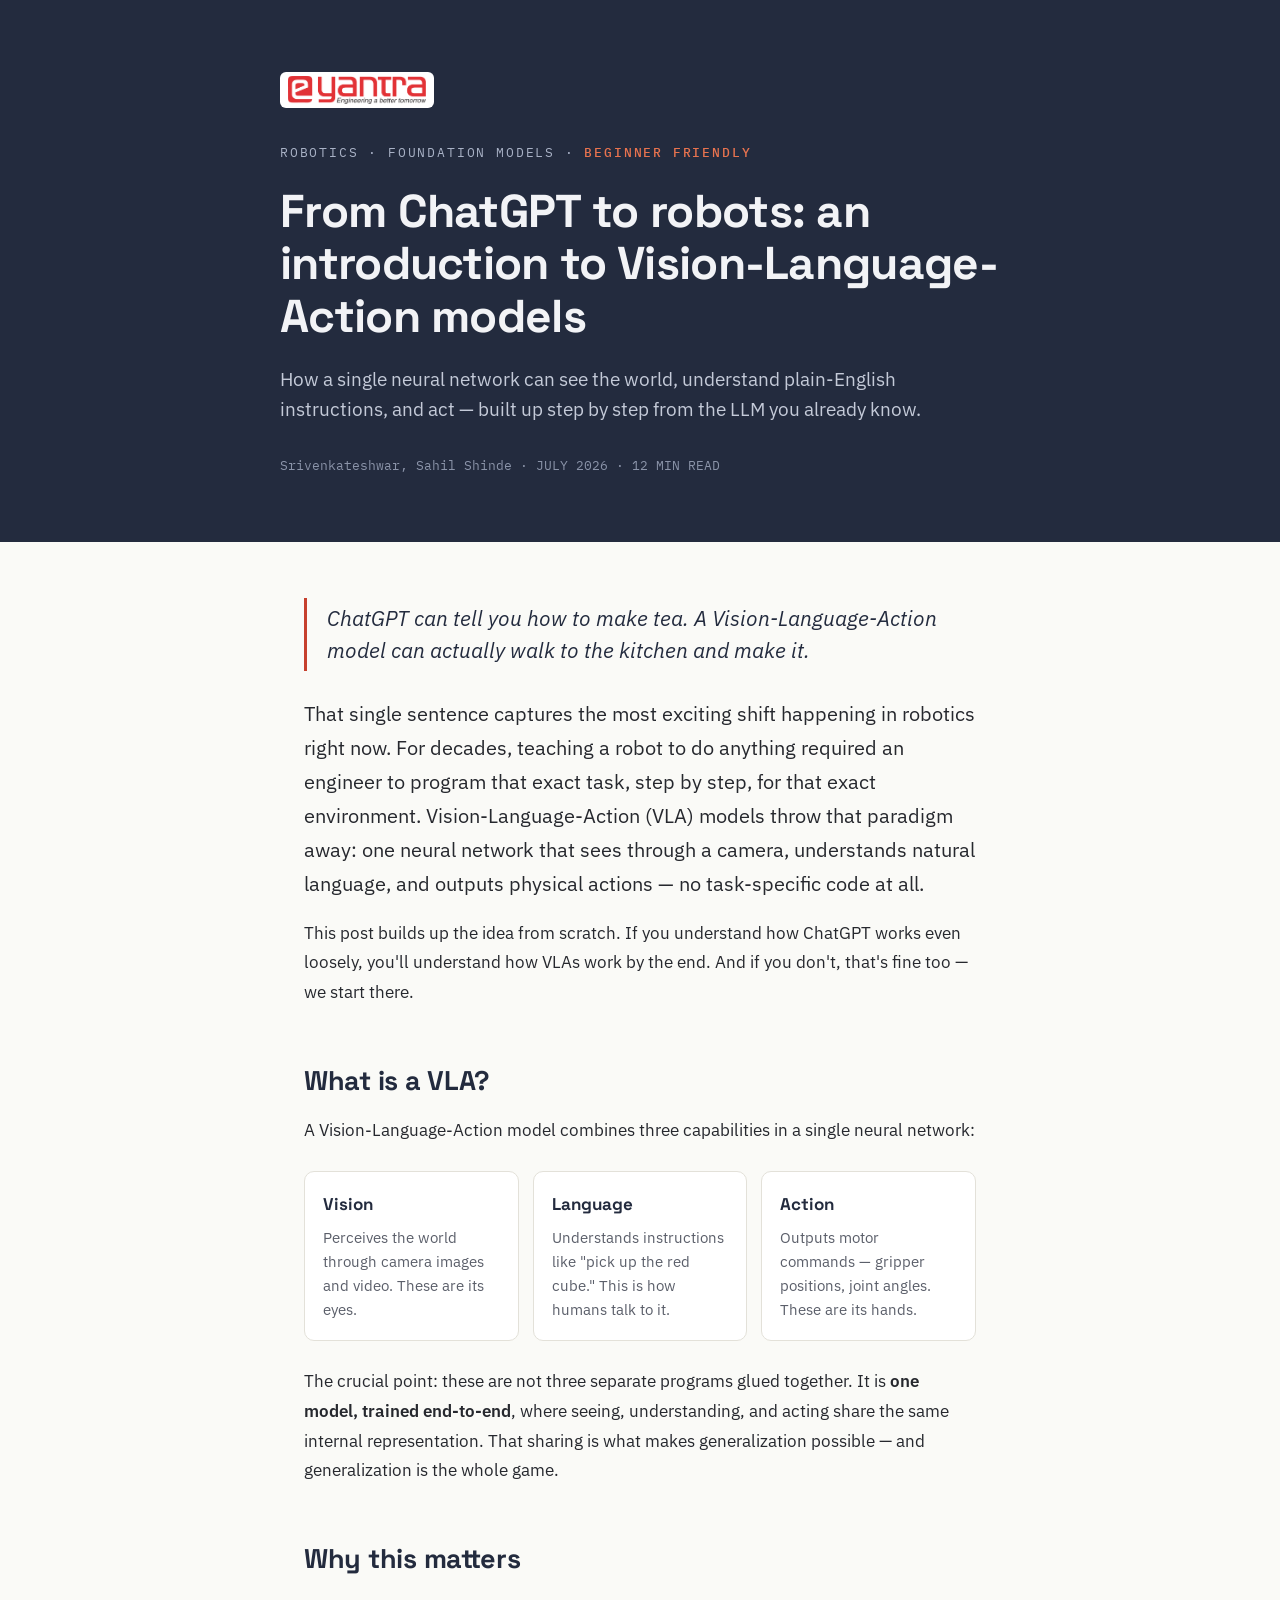
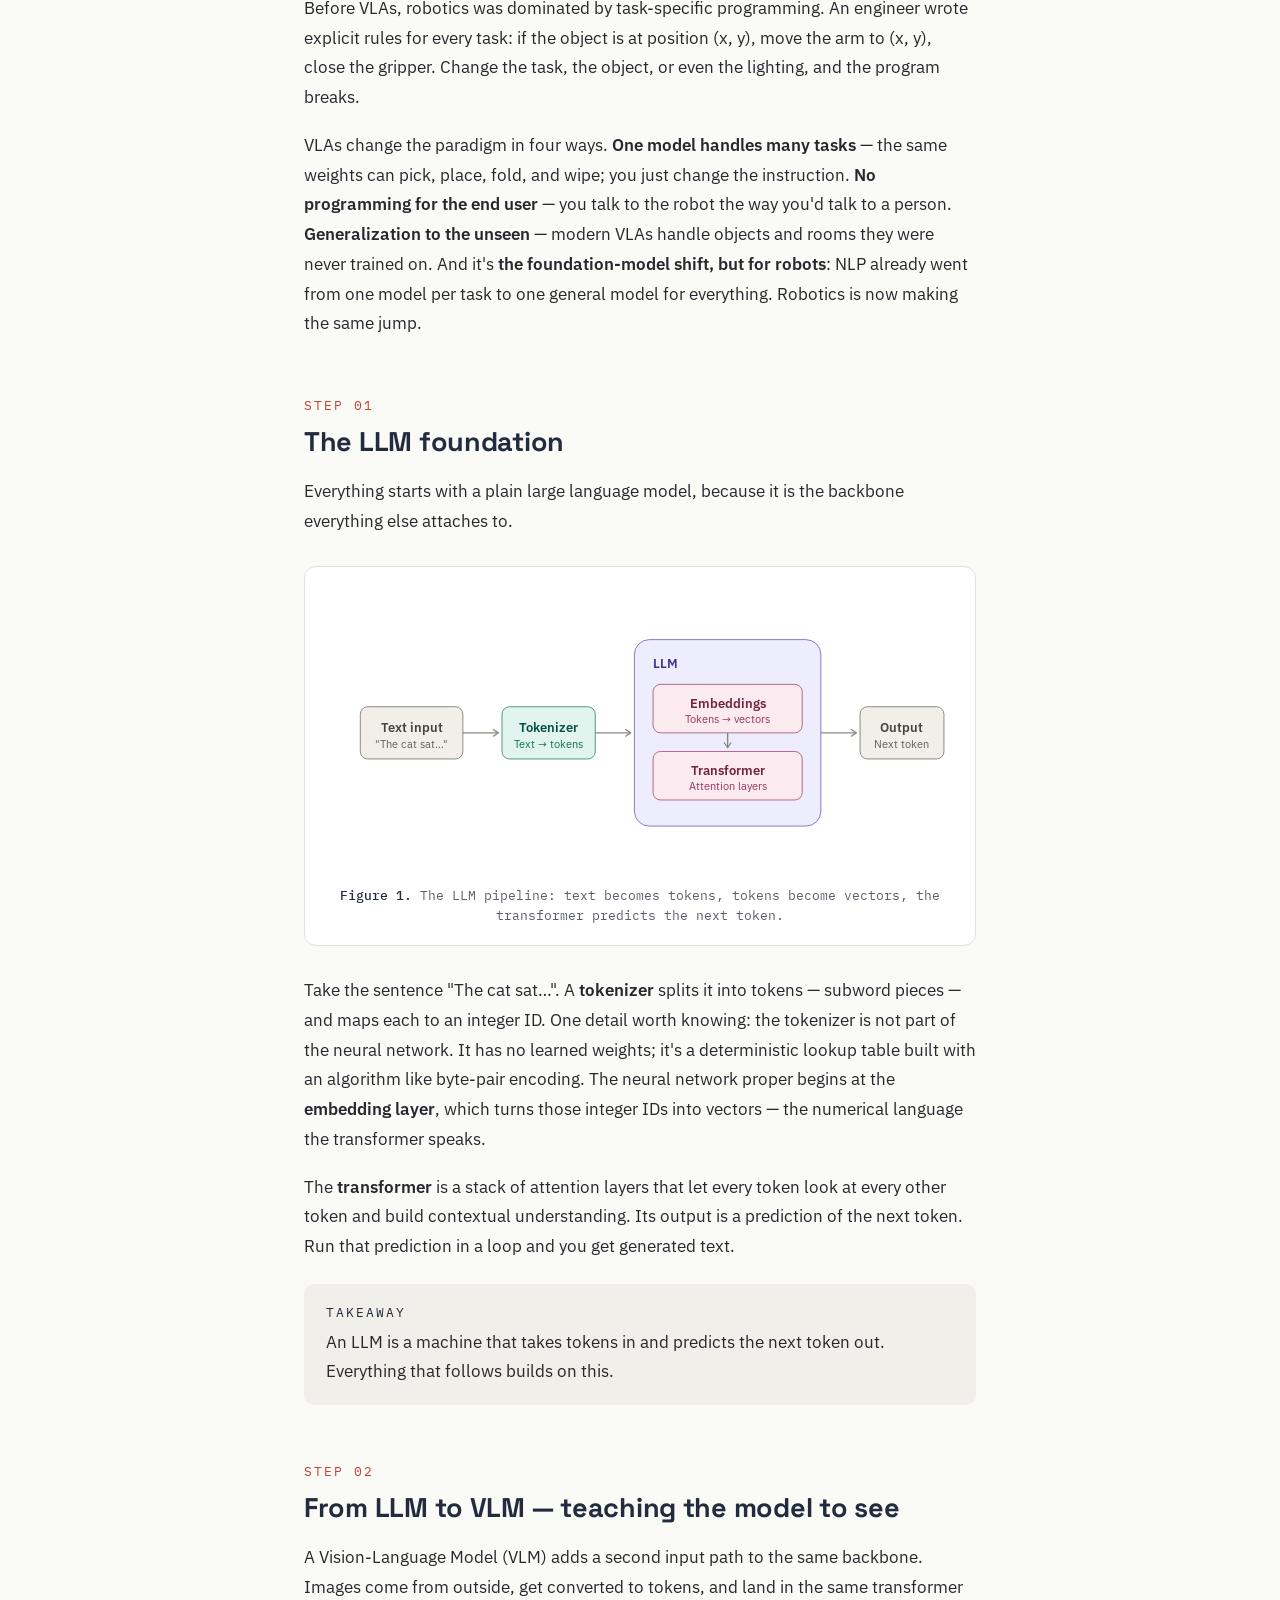
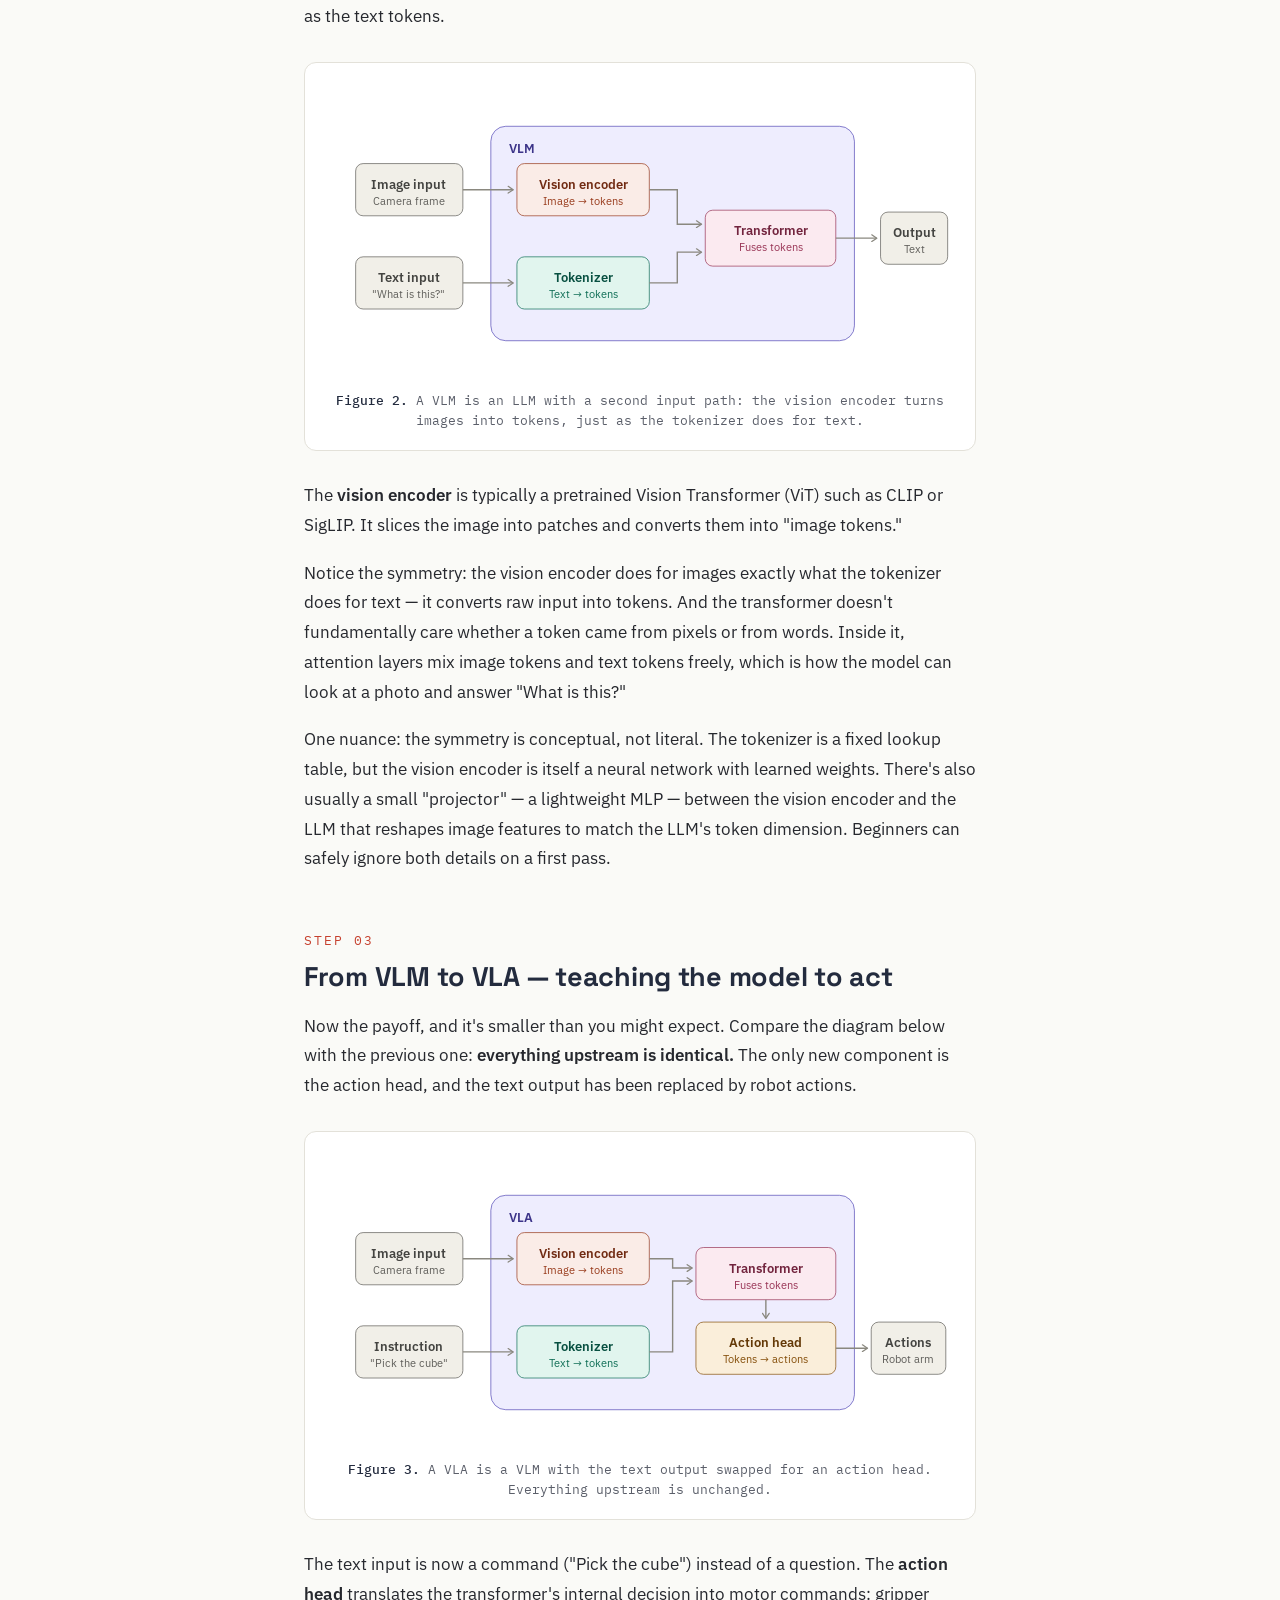
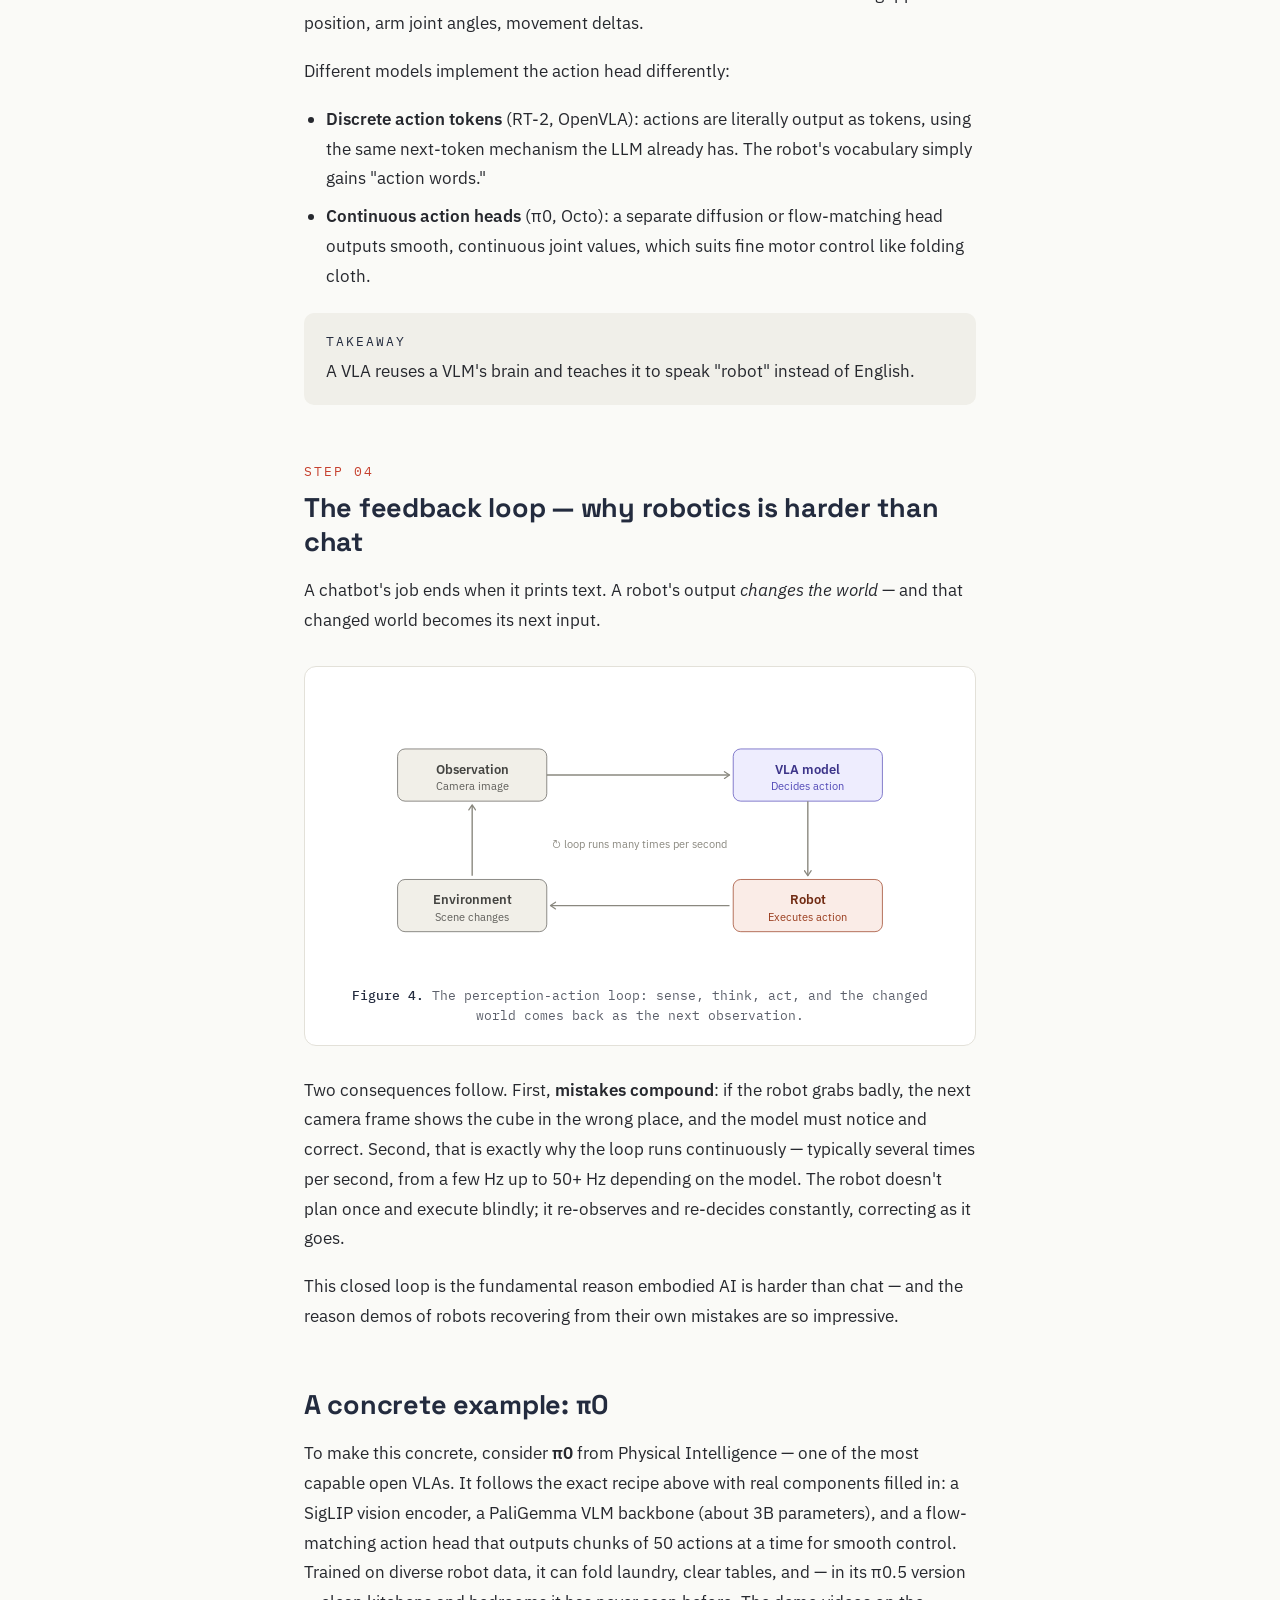
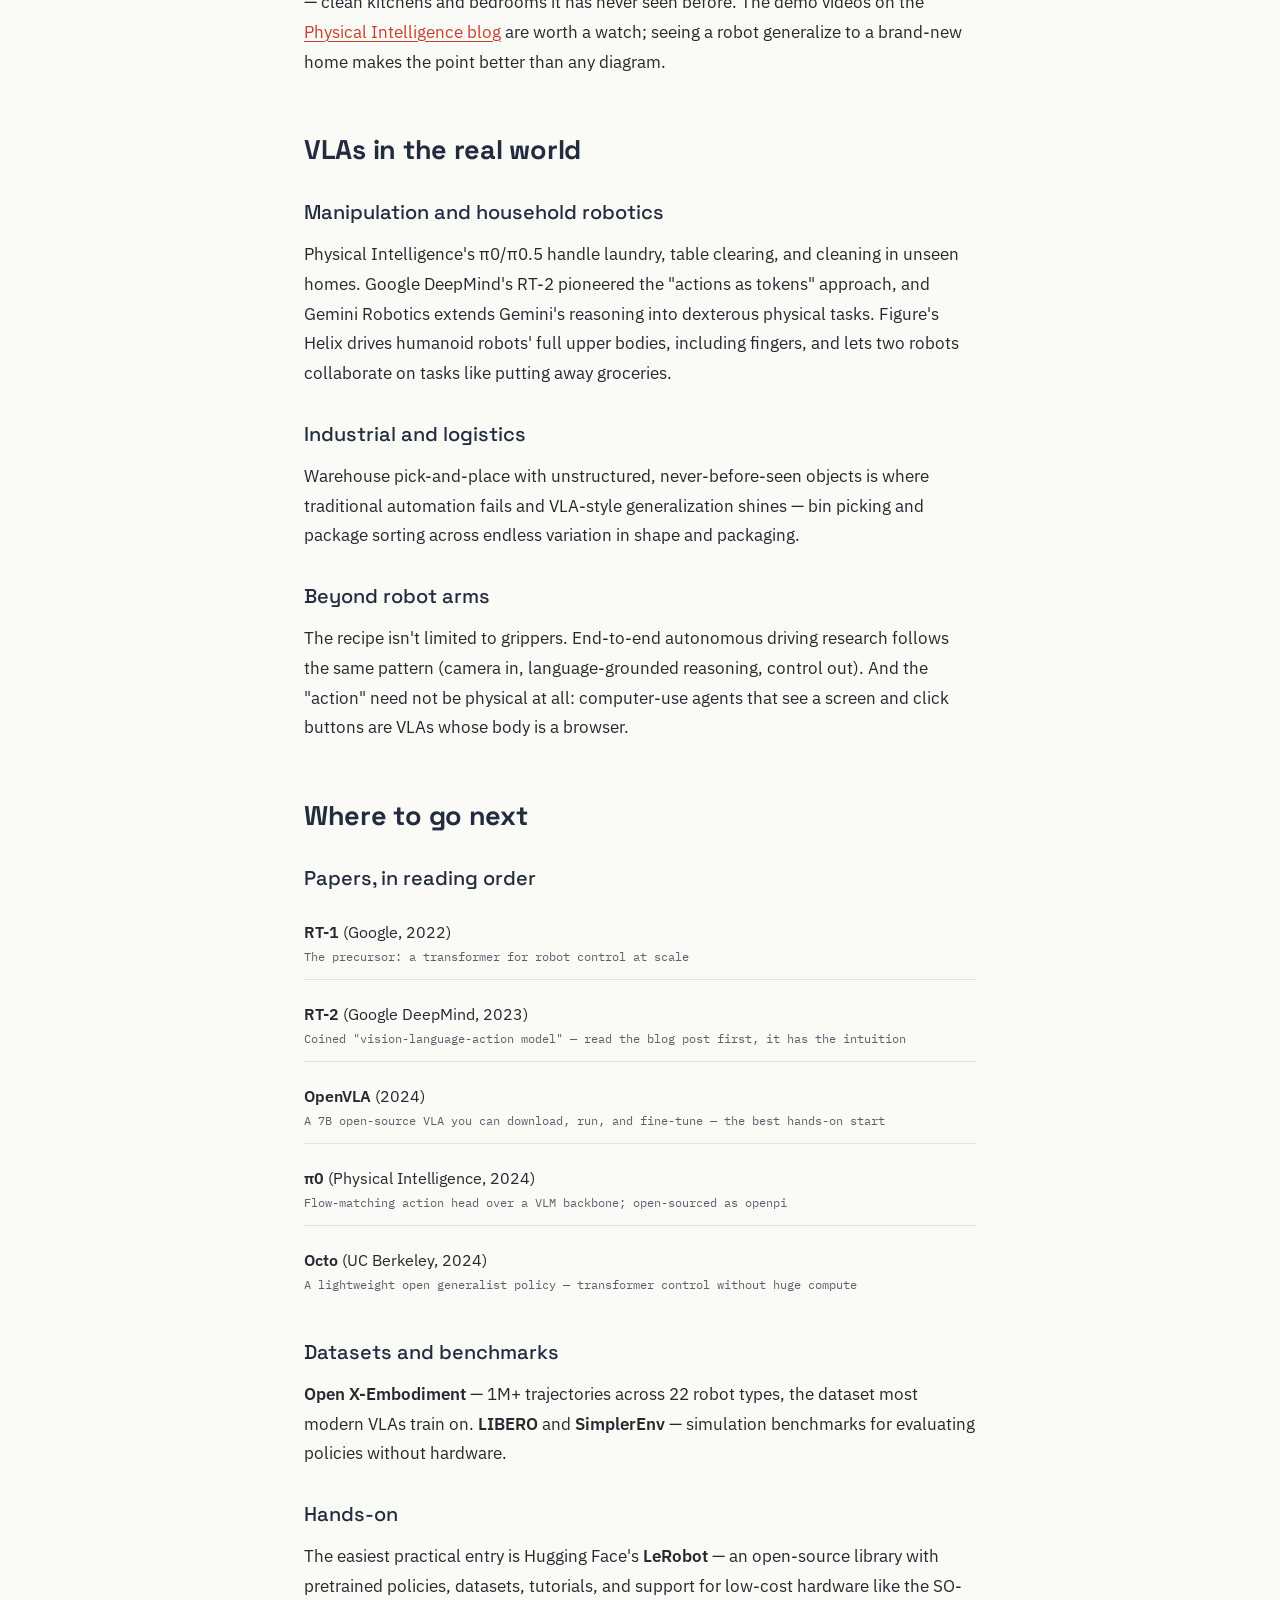
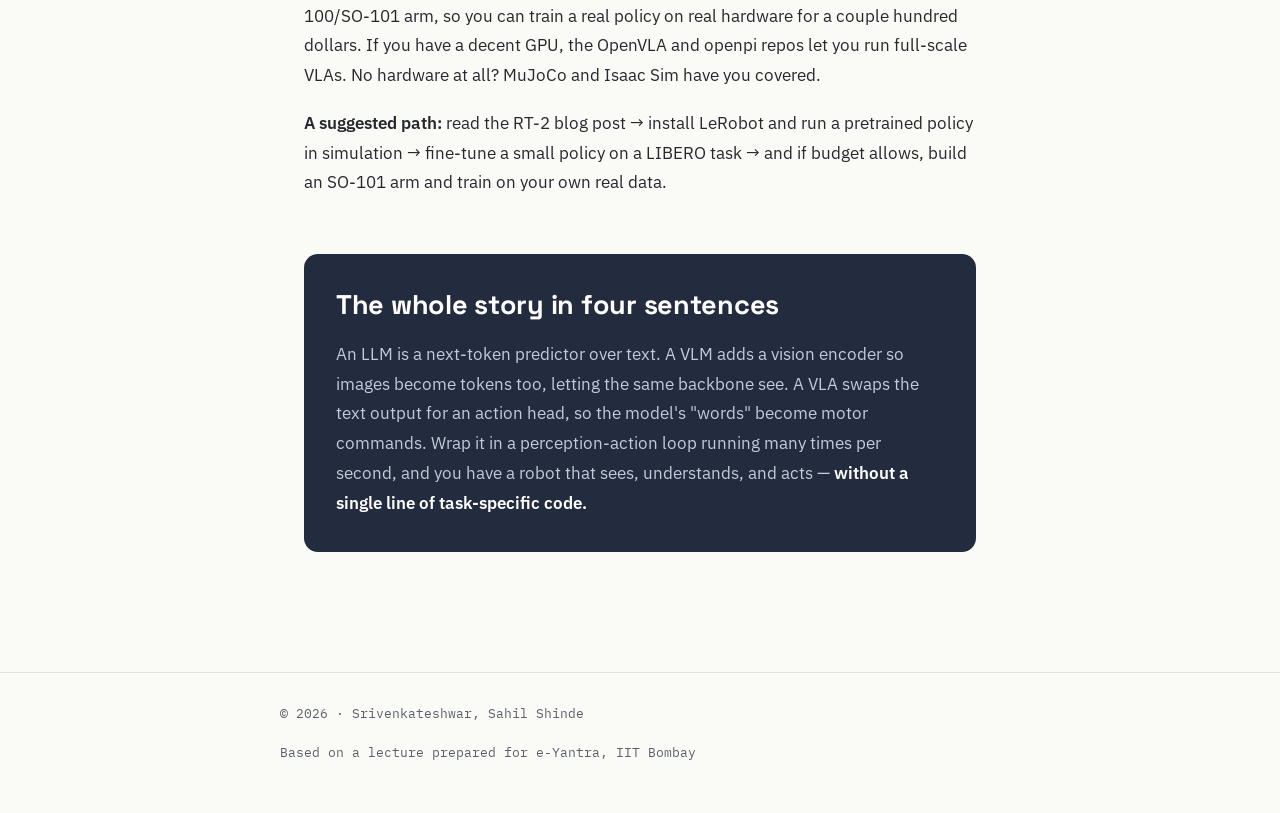
==== index.html @ 47e9f61d "feat:added the webpage content" ====
<!DOCTYPE html>
<html lang="en">
<head>
<meta charset="UTF-8">
<meta name="viewport" content="width=device-width, initial-scale=1.0">
<title>From ChatGPT to Robots: A Beginner's Introduction to Vision-Language-Action Models</title>
<meta name="description" content="How VLA models let robots see the world, understand plain-English instructions, and act — built up step by step from the LLM you already know.">
<link rel="preconnect" href="https://fonts.googleapis.com">
<link rel="preconnect" href="https://fonts.gstatic.com" crossorigin>
<link href="https://fonts.googleapis.com/css2?family=Space+Grotesk:wght@500;700&family=IBM+Plex+Sans:ital,wght@0,400;0,500;0,600;1,400&family=IBM+Plex+Mono:wght@400;500&display=swap" rel="stylesheet">
<style>
  :root {
    --navy: #232B3E;
    --navy-deep: #1A2130;
    --paper: #FAFAF7;
    --ink: #26282E;
    --ink-soft: #5B5F6A;
    --line: #E3E1D9;
    --accent: #C6402E;
    --card: #FFFFFF;
    --max: 720px;
  }
  * { box-sizing: border-box; margin: 0; padding: 0; }
  html { scroll-behavior: smooth; }
  @media (prefers-reduced-motion: reduce) { html { scroll-behavior: auto; } }
  body {
    font-family: "IBM Plex Sans", -apple-system, sans-serif;
    background: var(--paper);
    color: var(--ink);
    font-size: 17px;
    line-height: 1.75;
  }
  a { color: var(--accent); text-decoration-thickness: 1px; text-underline-offset: 3px; }
  a:hover { text-decoration-thickness: 2px; }
  a:focus-visible, button:focus-visible { outline: 2px solid var(--accent); outline-offset: 3px; border-radius: 2px; }

  .masthead {
    background: var(--navy);
    color: #F2F3F6;
    padding: 72px 24px 64px;
  }
  .masthead-inner { max-width: var(--max); margin: 0 auto; }
  .brand-row {
    display: flex;
    align-items: center;
    gap: 12px;
    margin-bottom: 34px;
  }
  .brand-logo {
    height: 36px;
    width: auto;
    background: #FFFFFF;
    border-radius: 6px;
    padding: 4px 8px;
  }
  .brand-name {
    font-family: "Space Grotesk", sans-serif;
    font-weight: 500;
    font-size: 15px;
    color: #C4CAD8;
    letter-spacing: 0.02em;
  }
  .eyebrow {
    font-family: "IBM Plex Mono", monospace;
    font-size: 13px;
    letter-spacing: 0.14em;
    text-transform: uppercase;
    color: #A9B2C6;
    margin-bottom: 20px;
  }
  .eyebrow b { color: #E8734F; font-weight: 500; }
  h1 {
    font-family: "Space Grotesk", sans-serif;
    font-weight: 700;
    font-size: clamp(30px, 5.4vw, 46px);
    line-height: 1.14;
    letter-spacing: -0.015em;
    max-width: 16em;
  }
  .dek {
    margin-top: 22px;
    font-size: 19px;
    line-height: 1.6;
    color: #C4CAD8;
    max-width: 34em;
  }
  .meta {
    margin-top: 30px;
    font-family: "IBM Plex Mono", monospace;
    font-size: 13px;
    color: #8B94A9;
  }

  main { max-width: var(--max); margin: 0 auto; padding: 56px 24px 40px; }
  section { margin-bottom: 56px; }
  h2 {
    font-family: "Space Grotesk", sans-serif;
    font-weight: 700;
    font-size: 27px;
    line-height: 1.25;
    letter-spacing: -0.01em;
    margin-bottom: 18px;
    color: var(--navy);
  }
  h3 {
    font-family: "Space Grotesk", sans-serif;
    font-weight: 500;
    font-size: 20px;
    margin: 28px 0 10px;
    color: var(--navy);
  }
  p { margin-bottom: 18px; }
  p:last-child { margin-bottom: 0; }
  strong { font-weight: 600; }
  ul, ol { margin: 0 0 18px 1.3em; }
  li { margin-bottom: 8px; }
  code {
    font-family: "IBM Plex Mono", monospace;
    font-size: 0.88em;
    background: #EFEDE5;
    padding: 1px 6px;
    border-radius: 4px;
  }

  .step-tag {
    font-family: "IBM Plex Mono", monospace;
    font-size: 12.5px;
    letter-spacing: 0.16em;
    text-transform: uppercase;
    color: var(--accent);
    display: block;
    margin-bottom: 8px;
  }

  .lede { font-size: 20px; line-height: 1.7; color: var(--ink); }
  .hook {
    border-left: 3px solid var(--accent);
    padding: 4px 0 4px 20px;
    font-size: 21px;
    line-height: 1.55;
    font-style: italic;
    color: var(--navy);
    margin-bottom: 26px;
  }

  figure {
    margin: 30px 0;
    background: var(--card);
    border: 1px solid var(--line);
    border-radius: 12px;
    padding: 26px 18px 14px;
  }
  figure svg { width: 100%; height: auto; display: block; }
  figcaption {
    font-family: "IBM Plex Mono", monospace;
    font-size: 12.5px;
    color: var(--ink-soft);
    text-align: center;
    padding: 12px 10px 6px;
    line-height: 1.6;
  }
  figcaption b { color: var(--navy); font-weight: 500; }

  .takeaway {
    background: #F0EFE9;
    border-radius: 10px;
    padding: 18px 22px;
    margin: 22px 0;
    font-size: 17px;
  }
  .takeaway .step-tag { color: var(--navy); margin-bottom: 4px; }

  .pillars { display: grid; grid-template-columns: repeat(3, 1fr); gap: 14px; margin: 26px 0; }
  .pillar {
    background: var(--card);
    border: 1px solid var(--line);
    border-radius: 10px;
    padding: 18px;
  }
  .pillar h4 {
    font-family: "Space Grotesk", sans-serif;
    font-size: 17px;
    font-weight: 700;
    color: var(--navy);
    margin-bottom: 6px;
  }
  .pillar p { font-size: 15px; color: var(--ink-soft); line-height: 1.6; margin: 0; }
  @media (max-width: 640px) { .pillars { grid-template-columns: 1fr; } }

  .resource-list { list-style: none; margin-left: 0; }
  .resource-list li {
    padding: 12px 0;
    border-bottom: 1px solid var(--line);
    font-size: 16px;
  }
  .resource-list li:last-child { border-bottom: none; }
  .resource-list .tag {
    font-family: "IBM Plex Mono", monospace;
    font-size: 12px;
    color: var(--ink-soft);
    display: block;
  }

  .summary-block {
    background: var(--navy);
    color: #DDE1EA;
    border-radius: 14px;
    padding: 34px 32px;
    margin-top: 8px;
  }
  .summary-block h2 { color: #FFFFFF; }
  .summary-block p { color: #C4CAD8; }
  .summary-block strong { color: #FFFFFF; }

  footer {
    border-top: 1px solid var(--line);
    margin-top: 24px;
    padding: 30px 24px 48px;
  }
  .footer-inner {
    max-width: var(--max);
    margin: 0 auto;
    font-family: "IBM Plex Mono", monospace;
    font-size: 13px;
    color: var(--ink-soft);
    display: flex;
    justify-content: space-between;
    gap: 16px;
    flex-wrap: wrap;
  }

  svg text { font-family: "IBM Plex Sans", sans-serif; }
  .dt { font-size: 14px; font-weight: 600; }
  .ds { font-size: 12px; font-weight: 400; }
</style>
</head>
<body>

<header class="masthead">
  <div class="masthead-inner">
    <div class="brand-row">
      <img src="/e-yantra_logo.png" alt="e-Yantra — Engineering a better tomorrow" class="brand-logo" onerror="this.outerHTML='<span class=brand-name>e-Yantra</span>'">
    </div>
    <p class="eyebrow">Robotics · Foundation models · <b>Beginner friendly</b></p>
    <h1>From ChatGPT to robots: an introduction to Vision-Language-Action models</h1>
    <p class="dek">How a single neural network can see the world, understand plain-English instructions, and act — built up step by step from the LLM you already know.</p>
    <p class="meta">Srivenkateshwar, Sahil Shinde · JULY 2026 · 12 MIN READ</p>
  </div>
</header>

<main>

<section>
  <p class="hook">ChatGPT can tell you how to make tea. A Vision-Language-Action model can actually walk to the kitchen and make it.</p>
  <p class="lede">That single sentence captures the most exciting shift happening in robotics right now. For decades, teaching a robot to do anything required an engineer to program that exact task, step by step, for that exact environment. Vision-Language-Action (VLA) models throw that paradigm away: one neural network that sees through a camera, understands natural language, and outputs physical actions — no task-specific code at all.</p>
  <p>This post builds up the idea from scratch. If you understand how ChatGPT works even loosely, you'll understand how VLAs work by the end. And if you don't, that's fine too — we start there.</p>
</section>

<section>
  <h2>What is a VLA?</h2>
  <p>A Vision-Language-Action model combines three capabilities in a single neural network:</p>
  <div class="pillars">
    <div class="pillar"><h4>Vision</h4><p>Perceives the world through camera images and video. These are its eyes.</p></div>
    <div class="pillar"><h4>Language</h4><p>Understands instructions like "pick up the red cube." This is how humans talk to it.</p></div>
    <div class="pillar"><h4>Action</h4><p>Outputs motor commands — gripper positions, joint angles. These are its hands.</p></div>
  </div>
  <p>The crucial point: these are not three separate programs glued together. It is <strong>one model, trained end-to-end</strong>, where seeing, understanding, and acting share the same internal representation. That sharing is what makes generalization possible — and generalization is the whole game.</p>
</section>

<section>
  <h2>Why this matters</h2>
  <p>Before VLAs, robotics was dominated by task-specific programming. An engineer wrote explicit rules for every task: if the object is at position (x, y), move the arm to (x, y), close the gripper. Change the task, the object, or even the lighting, and the program breaks.</p>
  <p>VLAs change the paradigm in four ways. <strong>One model handles many tasks</strong> — the same weights can pick, place, fold, and wipe; you just change the instruction. <strong>No programming for the end user</strong> — you talk to the robot the way you'd talk to a person. <strong>Generalization to the unseen</strong> — modern VLAs handle objects and rooms they were never trained on. And it's <strong>the foundation-model shift, but for robots</strong>: NLP already went from one model per task to one general model for everything. Robotics is now making the same jump.</p>
</section>

<section>
  <span class="step-tag">Step 01</span>
  <h2>The LLM foundation</h2>
  <p>Everything starts with a plain large language model, because it is the backbone everything else attaches to.</p>

  <figure>
    <svg viewBox="0 0 680 300" role="img" xmlns="http://www.w3.org/2000/svg">
      <title>LLM basic flow</title>
      <desc>Text input goes through a tokenizer into the LLM containing embeddings and a transformer, producing next-token prediction.</desc>
      <defs><marker id="a1" viewBox="0 0 10 10" refX="8" refY="5" markerWidth="6" markerHeight="6" orient="auto-start-reverse"><path d="M2 1L8 5L2 9" fill="none" stroke="#8A887F" stroke-width="1.5" stroke-linecap="round" stroke-linejoin="round"/></marker></defs>
      <rect x="40" y="122" width="110" height="56" rx="8" fill="#F1EFE8" stroke="#5F5E5A" stroke-width="0.75"/>
      <text class="dt" x="95" y="144" text-anchor="middle" dominant-baseline="central" fill="#444441">Text input</text>
      <text class="ds" x="95" y="162" text-anchor="middle" dominant-baseline="central" fill="#5F5E5A">"The cat sat…"</text>
      <line x1="150" y1="150" x2="188" y2="150" stroke="#8A887F" stroke-width="1.5" marker-end="url(#a1)"/>
      <rect x="192" y="122" width="100" height="56" rx="8" fill="#E1F5EE" stroke="#0F6E56" stroke-width="0.75"/>
      <text class="dt" x="242" y="144" text-anchor="middle" dominant-baseline="central" fill="#085041">Tokenizer</text>
      <text class="ds" x="242" y="162" text-anchor="middle" dominant-baseline="central" fill="#0F6E56">Text → tokens</text>
      <line x1="292" y1="150" x2="330" y2="150" stroke="#8A887F" stroke-width="1.5" marker-end="url(#a1)"/>
      <rect x="334" y="50" width="200" height="200" rx="16" fill="#EEEDFE" stroke="#534AB7" stroke-width="0.75"/>
      <text class="dt" x="354" y="76" dominant-baseline="central" fill="#3C3489">LLM</text>
      <rect x="354" y="98" width="160" height="52" rx="8" fill="#FBEAF0" stroke="#993556" stroke-width="0.75"/>
      <text class="dt" x="434" y="118" text-anchor="middle" dominant-baseline="central" fill="#72243E">Embeddings</text>
      <text class="ds" x="434" y="135" text-anchor="middle" dominant-baseline="central" fill="#993556">Tokens → vectors</text>
      <line x1="434" y1="150" x2="434" y2="166" stroke="#8A887F" stroke-width="1.5" marker-end="url(#a1)"/>
      <rect x="354" y="170" width="160" height="52" rx="8" fill="#FBEAF0" stroke="#993556" stroke-width="0.75"/>
      <text class="dt" x="434" y="190" text-anchor="middle" dominant-baseline="central" fill="#72243E">Transformer</text>
      <text class="ds" x="434" y="207" text-anchor="middle" dominant-baseline="central" fill="#993556">Attention layers</text>
      <line x1="534" y1="150" x2="572" y2="150" stroke="#8A887F" stroke-width="1.5" marker-end="url(#a1)"/>
      <rect x="576" y="122" width="90" height="56" rx="8" fill="#F1EFE8" stroke="#5F5E5A" stroke-width="0.75"/>
      <text class="dt" x="621" y="144" text-anchor="middle" dominant-baseline="central" fill="#444441">Output</text>
      <text class="ds" x="621" y="162" text-anchor="middle" dominant-baseline="central" fill="#5F5E5A">Next token</text>
    </svg>
    <figcaption><b>Figure 1.</b> The LLM pipeline: text becomes tokens, tokens become vectors, the transformer predicts the next token.</figcaption>
  </figure>

  <p>Take the sentence "The cat sat…". A <strong>tokenizer</strong> splits it into tokens — subword pieces — and maps each to an integer ID. One detail worth knowing: the tokenizer is not part of the neural network. It has no learned weights; it's a deterministic lookup table built with an algorithm like byte-pair encoding. The neural network proper begins at the <strong>embedding layer</strong>, which turns those integer IDs into vectors — the numerical language the transformer speaks.</p>
  <p>The <strong>transformer</strong> is a stack of attention layers that let every token look at every other token and build contextual understanding. Its output is a prediction of the next token. Run that prediction in a loop and you get generated text.</p>
  <div class="takeaway"><span class="step-tag">Takeaway</span>An LLM is a machine that takes tokens in and predicts the next token out. Everything that follows builds on this.</div>
</section>

<section>
  <span class="step-tag">Step 02</span>
  <h2>From LLM to VLM — teaching the model to see</h2>
  <p>A Vision-Language Model (VLM) adds a second input path to the same backbone. Images come from outside, get converted to tokens, and land in the same transformer as the text tokens.</p>

  <figure>
    <svg viewBox="0 0 680 310" role="img" xmlns="http://www.w3.org/2000/svg">
      <title>VLM architecture</title>
      <desc>Image input and text input enter a VLM container; a vision encoder and tokenizer convert them to tokens, and a transformer fuses them to produce text output.</desc>
      <defs><marker id="a2" viewBox="0 0 10 10" refX="8" refY="5" markerWidth="6" markerHeight="6" orient="auto-start-reverse"><path d="M2 1L8 5L2 9" fill="none" stroke="#8A887F" stroke-width="1.5" stroke-linecap="round" stroke-linejoin="round"/></marker></defs>
      <rect x="180" y="40" width="390" height="230" rx="16" fill="#EEEDFE" stroke="#534AB7" stroke-width="0.75"/>
      <text class="dt" x="200" y="64" dominant-baseline="central" fill="#3C3489">VLM</text>
      <rect x="35" y="80" width="115" height="56" rx="8" fill="#F1EFE8" stroke="#5F5E5A" stroke-width="0.75"/>
      <text class="dt" x="92" y="102" text-anchor="middle" dominant-baseline="central" fill="#444441">Image input</text>
      <text class="ds" x="92" y="120" text-anchor="middle" dominant-baseline="central" fill="#5F5E5A">Camera frame</text>
      <line x1="150" y1="108" x2="204" y2="108" stroke="#8A887F" stroke-width="1.5" marker-end="url(#a2)"/>
      <rect x="35" y="180" width="115" height="56" rx="8" fill="#F1EFE8" stroke="#5F5E5A" stroke-width="0.75"/>
      <text class="dt" x="92" y="202" text-anchor="middle" dominant-baseline="central" fill="#444441">Text input</text>
      <text class="ds" x="92" y="220" text-anchor="middle" dominant-baseline="central" fill="#5F5E5A">"What is this?"</text>
      <line x1="150" y1="208" x2="204" y2="208" stroke="#8A887F" stroke-width="1.5" marker-end="url(#a2)"/>
      <rect x="208" y="80" width="142" height="56" rx="8" fill="#FAECE7" stroke="#993C1D" stroke-width="0.75"/>
      <text class="dt" x="279" y="102" text-anchor="middle" dominant-baseline="central" fill="#712B13">Vision encoder</text>
      <text class="ds" x="279" y="120" text-anchor="middle" dominant-baseline="central" fill="#993C1D">Image → tokens</text>
      <rect x="208" y="180" width="142" height="56" rx="8" fill="#E1F5EE" stroke="#0F6E56" stroke-width="0.75"/>
      <text class="dt" x="279" y="202" text-anchor="middle" dominant-baseline="central" fill="#085041">Tokenizer</text>
      <text class="ds" x="279" y="220" text-anchor="middle" dominant-baseline="central" fill="#0F6E56">Text → tokens</text>
      <path d="M350 108 H380 V145 H406" fill="none" stroke="#8A887F" stroke-width="1.5" marker-end="url(#a2)"/>
      <path d="M350 208 H380 V175 H406" fill="none" stroke="#8A887F" stroke-width="1.5" marker-end="url(#a2)"/>
      <rect x="410" y="130" width="140" height="60" rx="8" fill="#FBEAF0" stroke="#993556" stroke-width="0.75"/>
      <text class="dt" x="480" y="152" text-anchor="middle" dominant-baseline="central" fill="#72243E">Transformer</text>
      <text class="ds" x="480" y="170" text-anchor="middle" dominant-baseline="central" fill="#993556">Fuses tokens</text>
      <line x1="550" y1="160" x2="594" y2="160" stroke="#8A887F" stroke-width="1.5" marker-end="url(#a2)"/>
      <rect x="598" y="132" width="72" height="56" rx="8" fill="#F1EFE8" stroke="#5F5E5A" stroke-width="0.75"/>
      <text class="dt" x="634" y="154" text-anchor="middle" dominant-baseline="central" fill="#444441">Output</text>
      <text class="ds" x="634" y="172" text-anchor="middle" dominant-baseline="central" fill="#5F5E5A">Text</text>
    </svg>
    <figcaption><b>Figure 2.</b> A VLM is an LLM with a second input path: the vision encoder turns images into tokens, just as the tokenizer does for text.</figcaption>
  </figure>

  <p>The <strong>vision encoder</strong> is typically a pretrained Vision Transformer (ViT) such as CLIP or SigLIP. It slices the image into patches and converts them into "image tokens."</p>
  <p>Notice the symmetry: the vision encoder does for images exactly what the tokenizer does for text — it converts raw input into tokens. And the transformer doesn't fundamentally care whether a token came from pixels or from words. Inside it, attention layers mix image tokens and text tokens freely, which is how the model can look at a photo and answer "What is this?"</p>
  <p>One nuance: the symmetry is conceptual, not literal. The tokenizer is a fixed lookup table, but the vision encoder is itself a neural network with learned weights. There's also usually a small "projector" — a lightweight MLP — between the vision encoder and the LLM that reshapes image features to match the LLM's token dimension. Beginners can safely ignore both details on a first pass.</p>
</section>

<section>
  <span class="step-tag">Step 03</span>
  <h2>From VLM to VLA — teaching the model to act</h2>
  <p>Now the payoff, and it's smaller than you might expect. Compare the diagram below with the previous one: <strong>everything upstream is identical.</strong> The only new component is the action head, and the text output has been replaced by robot actions.</p>

  <figure>
    <svg viewBox="0 0 680 310" role="img" xmlns="http://www.w3.org/2000/svg">
      <title>VLA architecture</title>
      <desc>Image input and a language instruction feed a VLA container; a vision encoder and tokenizer convert them to tokens, a transformer fuses them, and an action head outputs robot actions.</desc>
      <defs><marker id="a3" viewBox="0 0 10 10" refX="8" refY="5" markerWidth="6" markerHeight="6" orient="auto-start-reverse"><path d="M2 1L8 5L2 9" fill="none" stroke="#8A887F" stroke-width="1.5" stroke-linecap="round" stroke-linejoin="round"/></marker></defs>
      <rect x="180" y="40" width="390" height="230" rx="16" fill="#EEEDFE" stroke="#534AB7" stroke-width="0.75"/>
      <text class="dt" x="200" y="64" dominant-baseline="central" fill="#3C3489">VLA</text>
      <rect x="35" y="80" width="115" height="56" rx="8" fill="#F1EFE8" stroke="#5F5E5A" stroke-width="0.75"/>
      <text class="dt" x="92" y="102" text-anchor="middle" dominant-baseline="central" fill="#444441">Image input</text>
      <text class="ds" x="92" y="120" text-anchor="middle" dominant-baseline="central" fill="#5F5E5A">Camera frame</text>
      <line x1="150" y1="108" x2="204" y2="108" stroke="#8A887F" stroke-width="1.5" marker-end="url(#a3)"/>
      <rect x="35" y="180" width="115" height="56" rx="8" fill="#F1EFE8" stroke="#5F5E5A" stroke-width="0.75"/>
      <text class="dt" x="92" y="202" text-anchor="middle" dominant-baseline="central" fill="#444441">Instruction</text>
      <text class="ds" x="92" y="220" text-anchor="middle" dominant-baseline="central" fill="#5F5E5A">"Pick the cube"</text>
      <line x1="150" y1="208" x2="204" y2="208" stroke="#8A887F" stroke-width="1.5" marker-end="url(#a3)"/>
      <rect x="208" y="80" width="142" height="56" rx="8" fill="#FAECE7" stroke="#993C1D" stroke-width="0.75"/>
      <text class="dt" x="279" y="102" text-anchor="middle" dominant-baseline="central" fill="#712B13">Vision encoder</text>
      <text class="ds" x="279" y="120" text-anchor="middle" dominant-baseline="central" fill="#993C1D">Image → tokens</text>
      <rect x="208" y="180" width="142" height="56" rx="8" fill="#E1F5EE" stroke="#0F6E56" stroke-width="0.75"/>
      <text class="dt" x="279" y="202" text-anchor="middle" dominant-baseline="central" fill="#085041">Tokenizer</text>
      <text class="ds" x="279" y="220" text-anchor="middle" dominant-baseline="central" fill="#0F6E56">Text → tokens</text>
      <path d="M350 108 H375 V118 H396" fill="none" stroke="#8A887F" stroke-width="1.5" marker-end="url(#a3)"/>
      <path d="M350 208 H375 V132 H396" fill="none" stroke="#8A887F" stroke-width="1.5" marker-end="url(#a3)"/>
      <rect x="400" y="96" width="150" height="56" rx="8" fill="#FBEAF0" stroke="#993556" stroke-width="0.75"/>
      <text class="dt" x="475" y="118" text-anchor="middle" dominant-baseline="central" fill="#72243E">Transformer</text>
      <text class="ds" x="475" y="136" text-anchor="middle" dominant-baseline="central" fill="#993556">Fuses tokens</text>
      <line x1="475" y1="152" x2="475" y2="172" stroke="#8A887F" stroke-width="1.5" marker-end="url(#a3)"/>
      <rect x="400" y="176" width="150" height="56" rx="8" fill="#FAEEDA" stroke="#854F0B" stroke-width="0.75"/>
      <text class="dt" x="475" y="198" text-anchor="middle" dominant-baseline="central" fill="#633806">Action head</text>
      <text class="ds" x="475" y="216" text-anchor="middle" dominant-baseline="central" fill="#854F0B">Tokens → actions</text>
      <line x1="550" y1="204" x2="584" y2="204" stroke="#8A887F" stroke-width="1.5" marker-end="url(#a3)"/>
      <rect x="588" y="176" width="80" height="56" rx="8" fill="#F1EFE8" stroke="#5F5E5A" stroke-width="0.75"/>
      <text class="dt" x="628" y="198" text-anchor="middle" dominant-baseline="central" fill="#444441">Actions</text>
      <text class="ds" x="628" y="216" text-anchor="middle" dominant-baseline="central" fill="#5F5E5A">Robot arm</text>
    </svg>
    <figcaption><b>Figure 3.</b> A VLA is a VLM with the text output swapped for an action head. Everything upstream is unchanged.</figcaption>
  </figure>

  <p>The text input is now a command ("Pick the cube") instead of a question. The <strong>action head</strong> translates the transformer's internal decision into motor commands: gripper position, arm joint angles, movement deltas.</p>
  <p>Different models implement the action head differently:</p>
  <ul>
    <li><strong>Discrete action tokens</strong> (RT-2, OpenVLA): actions are literally output as tokens, using the same next-token mechanism the LLM already has. The robot's vocabulary simply gains "action words."</li>
    <li><strong>Continuous action heads</strong> (π0, Octo): a separate diffusion or flow-matching head outputs smooth, continuous joint values, which suits fine motor control like folding cloth.</li>
  </ul>
  <div class="takeaway"><span class="step-tag">Takeaway</span>A VLA reuses a VLM's brain and teaches it to speak "robot" instead of English.</div>
</section>

<section>
  <span class="step-tag">Step 04</span>
  <h2>The feedback loop — why robotics is harder than chat</h2>
  <p>A chatbot's job ends when it prints text. A robot's output <em>changes the world</em> — and that changed world becomes its next input.</p>

  <figure>
    <svg viewBox="0 0 680 300" role="img" xmlns="http://www.w3.org/2000/svg">
      <title>VLA feedback loop</title>
      <desc>A four-stage cycle: camera observation feeds the VLA model, which sends actions to the robot, whose movements change the environment, producing a new observation.</desc>
      <defs><marker id="a4" viewBox="0 0 10 10" refX="8" refY="5" markerWidth="6" markerHeight="6" orient="auto-start-reverse"><path d="M2 1L8 5L2 9" fill="none" stroke="#8A887F" stroke-width="1.5" stroke-linecap="round" stroke-linejoin="round"/></marker></defs>
      <rect x="80" y="60" width="160" height="56" rx="8" fill="#F1EFE8" stroke="#5F5E5A" stroke-width="0.75"/>
      <text class="dt" x="160" y="82" text-anchor="middle" dominant-baseline="central" fill="#444441">Observation</text>
      <text class="ds" x="160" y="100" text-anchor="middle" dominant-baseline="central" fill="#5F5E5A">Camera image</text>
      <line x1="240" y1="88" x2="436" y2="88" stroke="#8A887F" stroke-width="1.5" marker-end="url(#a4)"/>
      <rect x="440" y="60" width="160" height="56" rx="8" fill="#EEEDFE" stroke="#534AB7" stroke-width="0.75"/>
      <text class="dt" x="520" y="82" text-anchor="middle" dominant-baseline="central" fill="#3C3489">VLA model</text>
      <text class="ds" x="520" y="100" text-anchor="middle" dominant-baseline="central" fill="#534AB7">Decides action</text>
      <line x1="520" y1="116" x2="520" y2="196" stroke="#8A887F" stroke-width="1.5" marker-end="url(#a4)"/>
      <rect x="440" y="200" width="160" height="56" rx="8" fill="#FAECE7" stroke="#993C1D" stroke-width="0.75"/>
      <text class="dt" x="520" y="222" text-anchor="middle" dominant-baseline="central" fill="#712B13">Robot</text>
      <text class="ds" x="520" y="240" text-anchor="middle" dominant-baseline="central" fill="#993C1D">Executes action</text>
      <line x1="436" y1="228" x2="244" y2="228" stroke="#8A887F" stroke-width="1.5" marker-end="url(#a4)"/>
      <rect x="80" y="200" width="160" height="56" rx="8" fill="#F1EFE8" stroke="#5F5E5A" stroke-width="0.75"/>
      <text class="dt" x="160" y="222" text-anchor="middle" dominant-baseline="central" fill="#444441">Environment</text>
      <text class="ds" x="160" y="240" text-anchor="middle" dominant-baseline="central" fill="#5F5E5A">Scene changes</text>
      <line x1="160" y1="196" x2="160" y2="120" stroke="#8A887F" stroke-width="1.5" marker-end="url(#a4)"/>
      <text class="ds" x="340" y="162" text-anchor="middle" dominant-baseline="central" fill="#8A887F">↻ loop runs many times per second</text>
    </svg>
    <figcaption><b>Figure 4.</b> The perception-action loop: sense, think, act, and the changed world comes back as the next observation.</figcaption>
  </figure>

  <p>Two consequences follow. First, <strong>mistakes compound</strong>: if the robot grabs badly, the next camera frame shows the cube in the wrong place, and the model must notice and correct. Second, that is exactly why the loop runs continuously — typically several times per second, from a few Hz up to 50+ Hz depending on the model. The robot doesn't plan once and execute blindly; it re-observes and re-decides constantly, correcting as it goes.</p>
  <p>This closed loop is the fundamental reason embodied AI is harder than chat — and the reason demos of robots recovering from their own mistakes are so impressive.</p>
</section>

<section>
  <h2>A concrete example: π0</h2>
  <p>To make this concrete, consider <strong>π0</strong> from Physical Intelligence — one of the most capable open VLAs. It follows the exact recipe above with real components filled in: a SigLIP vision encoder, a PaliGemma VLM backbone (about 3B parameters), and a flow-matching action head that outputs chunks of 50 actions at a time for smooth control. Trained on diverse robot data, it can fold laundry, clear tables, and — in its π0.5 version — clean kitchens and bedrooms it has never seen before. The demo videos on the <a href="https://www.pi.website/blog/pi05" rel="noopener">Physical Intelligence blog</a> are worth a watch; seeing a robot generalize to a brand-new home makes the point better than any diagram.</p>
</section>

<section>
  <h2>VLAs in the real world</h2>
  <h3>Manipulation and household robotics</h3>
  <p>Physical Intelligence's π0/π0.5 handle laundry, table clearing, and cleaning in unseen homes. Google DeepMind's RT-2 pioneered the "actions as tokens" approach, and Gemini Robotics extends Gemini's reasoning into dexterous physical tasks. Figure's Helix drives humanoid robots' full upper bodies, including fingers, and lets two robots collaborate on tasks like putting away groceries.</p>
  <h3>Industrial and logistics</h3>
  <p>Warehouse pick-and-place with unstructured, never-before-seen objects is where traditional automation fails and VLA-style generalization shines — bin picking and package sorting across endless variation in shape and packaging.</p>
  <h3>Beyond robot arms</h3>
  <p>The recipe isn't limited to grippers. End-to-end autonomous driving research follows the same pattern (camera in, language-grounded reasoning, control out). And the "action" need not be physical at all: computer-use agents that see a screen and click buttons are VLAs whose body is a browser.</p>
</section>

<section>
  <h2>Where to go next</h2>
  <h3>Papers, in reading order</h3>
  <ul class="resource-list">
    <li><strong>RT-1</strong> (Google, 2022)<span class="tag">The precursor: a transformer for robot control at scale</span></li>
    <li><strong>RT-2</strong> (Google DeepMind, 2023)<span class="tag">Coined "vision-language-action model" — read the blog post first, it has the intuition</span></li>
    <li><strong>OpenVLA</strong> (2024)<span class="tag">A 7B open-source VLA you can download, run, and fine-tune — the best hands-on start</span></li>
    <li><strong>π0</strong> (Physical Intelligence, 2024)<span class="tag">Flow-matching action head over a VLM backbone; open-sourced as openpi</span></li>
    <li><strong>Octo</strong> (UC Berkeley, 2024)<span class="tag">A lightweight open generalist policy — transformer control without huge compute</span></li>
  </ul>
  <h3>Datasets and benchmarks</h3>
  <p><strong>Open X-Embodiment</strong> — 1M+ trajectories across 22 robot types, the dataset most modern VLAs train on. <strong>LIBERO</strong> and <strong>SimplerEnv</strong> — simulation benchmarks for evaluating policies without hardware.</p>
  <h3>Hands-on</h3>
  <p>The easiest practical entry is Hugging Face's <strong>LeRobot</strong> — an open-source library with pretrained policies, datasets, tutorials, and support for low-cost hardware like the SO-100/SO-101 arm, so you can train a real policy on real hardware for a couple hundred dollars. If you have a decent GPU, the OpenVLA and openpi repos let you run full-scale VLAs. No hardware at all? MuJoCo and Isaac Sim have you covered.</p>
  <p><strong>A suggested path:</strong> read the RT-2 blog post → install LeRobot and run a pretrained policy in simulation → fine-tune a small policy on a LIBERO task → and if budget allows, build an SO-101 arm and train on your own real data.</p>
</section>

<section class="summary-block">
  <h2>The whole story in four sentences</h2>
  <p>An LLM is a next-token predictor over text. A VLM adds a vision encoder so images become tokens too, letting the same backbone see. A VLA swaps the text output for an action head, so the model's "words" become motor commands. Wrap it in a perception-action loop running many times per second, and you have a robot that sees, understands, and acts — <strong>without a single line of task-specific code.</strong></p>
</section>

</main>

<footer>
  <div class="footer-inner">
    <span>© 2026 · Srivenkateshwar, Sahil Shinde</span>
    <span>Based on a lecture prepared for e-Yantra, IIT Bombay</span>
  </div>
</footer>

</body>
</html>
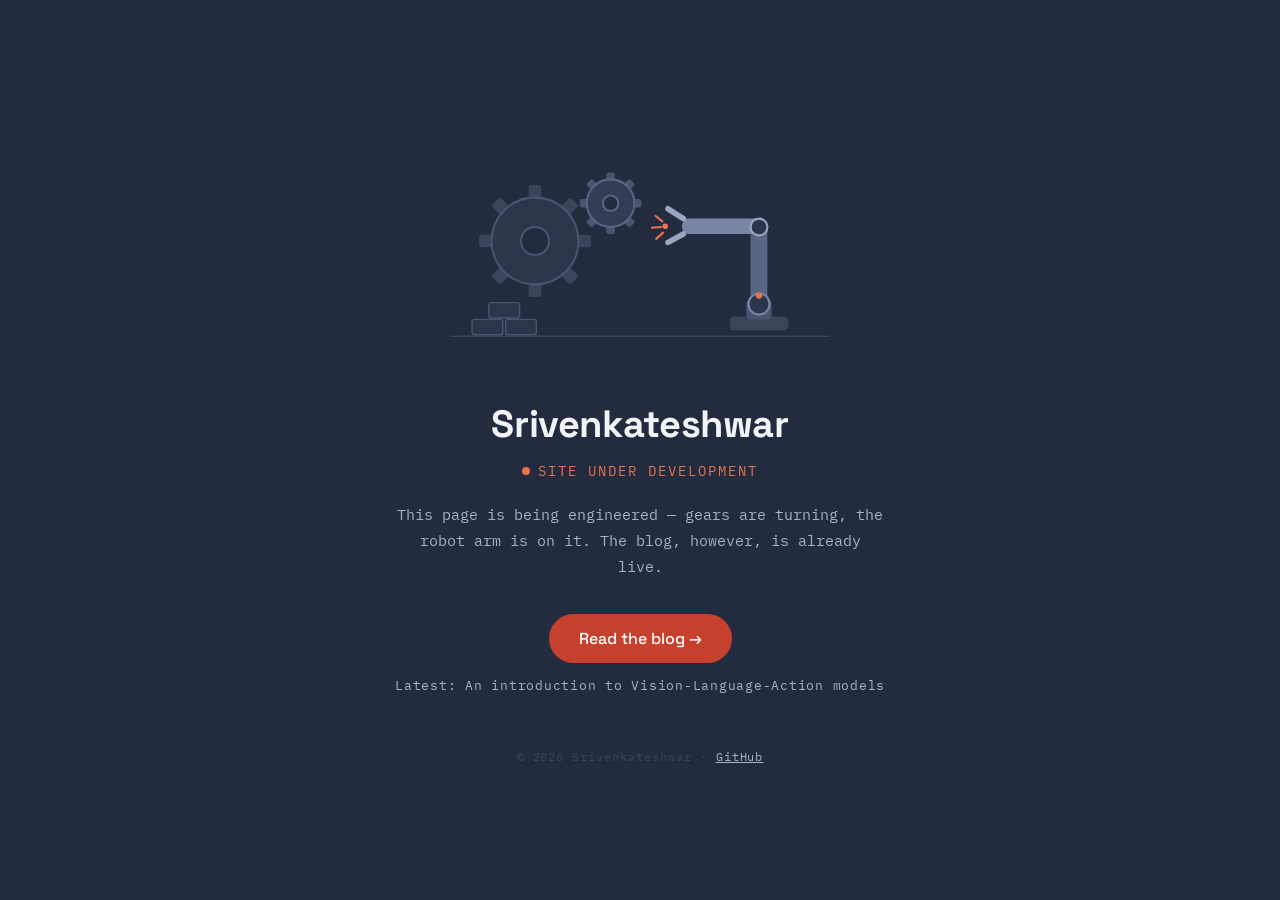
==== commit e7322abd: "fix:updated the file structure" ====
--- a/index.html
+++ b/index.html
@@ -3,492 +3,188 @@
 <head>
 <meta charset="UTF-8">
 <meta name="viewport" content="width=device-width, initial-scale=1.0">
-<title>From ChatGPT to Robots: A Beginner's Introduction to Vision-Language-Action Models</title>
-<meta name="description" content="How VLA models let robots see the world, understand plain-English instructions, and act — built up step by step from the LLM you already know.">
+<title>Srivenkateshwar — Under construction</title>
+<meta name="description" content="Personal site of Srivenkateshwar — under development. Read the blog in the meantime.">
 <link rel="preconnect" href="https://fonts.googleapis.com">
 <link rel="preconnect" href="https://fonts.gstatic.com" crossorigin>
-<link href="https://fonts.googleapis.com/css2?family=Space+Grotesk:wght@500;700&family=IBM+Plex+Sans:ital,wght@0,400;0,500;0,600;1,400&family=IBM+Plex+Mono:wght@400;500&display=swap" rel="stylesheet">
+<link href="https://fonts.googleapis.com/css2?family=Space+Grotesk:wght@500;700&family=IBM+Plex+Mono:wght@400;500&display=swap" rel="stylesheet">
 <style>
   :root {
     --navy: #232B3E;
     --navy-deep: #1A2130;
-    --paper: #FAFAF7;
-    --ink: #26282E;
-    --ink-soft: #5B5F6A;
-    --line: #E3E1D9;
-    --accent: #C6402E;
-    --card: #FFFFFF;
-    --max: 720px;
+    --steel: #3B4459;
+    --mist: #A9B2C6;
+    --paper: #F2F3F6;
+    --accent: #E8734F;
+    --red: #C6402E;
   }
   * { box-sizing: border-box; margin: 0; padding: 0; }
-  html { scroll-behavior: smooth; }
-  @media (prefers-reduced-motion: reduce) { html { scroll-behavior: auto; } }
   body {
-    font-family: "IBM Plex Sans", -apple-system, sans-serif;
-    background: var(--paper);
-    color: var(--ink);
-    font-size: 17px;
-    line-height: 1.75;
+    background: var(--navy);
+    color: var(--paper);
+    font-family: "IBM Plex Mono", monospace;
+    min-height: 100vh;
+    display: flex;
+    flex-direction: column;
+    align-items: center;
+    justify-content: center;
+    padding: 40px 24px;
+    text-align: center;
   }
-  a { color: var(--accent); text-decoration-thickness: 1px; text-underline-offset: 3px; }
-  a:hover { text-decoration-thickness: 2px; }
-  a:focus-visible, button:focus-visible { outline: 2px solid var(--accent); outline-offset: 3px; border-radius: 2px; }
+  .scene { width: min(420px, 82vw); margin-bottom: 40px; }
+  .scene svg { width: 100%; height: auto; display: block; }
 
-  .masthead {
-    background: var(--navy);
-    color: #F2F3F6;
-    padding: 72px 24px 64px;
-  }
-  .masthead-inner { max-width: var(--max); margin: 0 auto; }
-  .brand-row {
-    display: flex;
-    align-items: center;
-    gap: 12px;
-    margin-bottom: 34px;
-  }
-  .brand-logo {
-    height: 36px;
-    width: auto;
-    background: #FFFFFF;
-    border-radius: 6px;
-    padding: 4px 8px;
-  }
-  .brand-name {
-    font-family: "Space Grotesk", sans-serif;
-    font-weight: 500;
-    font-size: 15px;
-    color: #C4CAD8;
-    letter-spacing: 0.02em;
-  }
-  .eyebrow {
-    font-family: "IBM Plex Mono", monospace;
-    font-size: 13px;
-    letter-spacing: 0.14em;
-    text-transform: uppercase;
-    color: #A9B2C6;
-    margin-bottom: 20px;
-  }
-  .eyebrow b { color: #E8734F; font-weight: 500; }
   h1 {
     font-family: "Space Grotesk", sans-serif;
     font-weight: 700;
-    font-size: clamp(30px, 5.4vw, 46px);
-    line-height: 1.14;
-    letter-spacing: -0.015em;
-    max-width: 16em;
+    font-size: clamp(26px, 5vw, 38px);
+    letter-spacing: -0.01em;
+    margin-bottom: 14px;
   }
-  .dek {
-    margin-top: 22px;
-    font-size: 19px;
-    line-height: 1.6;
-    color: #C4CAD8;
+  .status {
+    font-size: 14px;
+    letter-spacing: 0.14em;
+    text-transform: uppercase;
+    color: var(--accent);
+    margin-bottom: 22px;
+  }
+  .status .dot {
+    display: inline-block;
+    width: 8px; height: 8px;
+    background: var(--accent);
+    border-radius: 50%;
+    margin-right: 8px;
+    vertical-align: 1px;
+  }
+  .note {
+    font-size: 14.5px;
+    line-height: 1.8;
+    color: var(--mist);
     max-width: 34em;
+    margin-bottom: 34px;
   }
-  .meta {
-    margin-top: 30px;
-    font-family: "IBM Plex Mono", monospace;
-    font-size: 13px;
-    color: #8B94A9;
-  }
-
-  main { max-width: var(--max); margin: 0 auto; padding: 56px 24px 40px; }
-  section { margin-bottom: 56px; }
-  h2 {
-    font-family: "Space Grotesk", sans-serif;
-    font-weight: 700;
-    font-size: 27px;
-    line-height: 1.25;
-    letter-spacing: -0.01em;
-    margin-bottom: 18px;
-    color: var(--navy);
-  }
-  h3 {
+  .blog-btn {
+    display: inline-block;
     font-family: "Space Grotesk", sans-serif;
     font-weight: 500;
-    font-size: 20px;
-    margin: 28px 0 10px;
-    color: var(--navy);
+    font-size: 16px;
+    color: #FFFFFF;
+    background: var(--red);
+    text-decoration: none;
+    padding: 14px 30px;
+    border-radius: 999px;
+    transition: transform 0.15s, background 0.15s;
   }
-  p { margin-bottom: 18px; }
-  p:last-child { margin-bottom: 0; }
-  strong { font-weight: 600; }
-  ul, ol { margin: 0 0 18px 1.3em; }
-  li { margin-bottom: 8px; }
-  code {
-    font-family: "IBM Plex Mono", monospace;
-    font-size: 0.88em;
-    background: #EFEDE5;
-    padding: 1px 6px;
-    border-radius: 4px;
-  }
-
-  .step-tag {
-    font-family: "IBM Plex Mono", monospace;
-    font-size: 12.5px;
-    letter-spacing: 0.16em;
-    text-transform: uppercase;
-    color: var(--accent);
-    display: block;
-    margin-bottom: 8px;
-  }
-
-  .lede { font-size: 20px; line-height: 1.7; color: var(--ink); }
-  .hook {
-    border-left: 3px solid var(--accent);
-    padding: 4px 0 4px 20px;
-    font-size: 21px;
-    line-height: 1.55;
-    font-style: italic;
-    color: var(--navy);
-    margin-bottom: 26px;
-  }
-
-  figure {
-    margin: 30px 0;
-    background: var(--card);
-    border: 1px solid var(--line);
-    border-radius: 12px;
-    padding: 26px 18px 14px;
-  }
-  figure svg { width: 100%; height: auto; display: block; }
-  figcaption {
-    font-family: "IBM Plex Mono", monospace;
-    font-size: 12.5px;
-    color: var(--ink-soft);
-    text-align: center;
-    padding: 12px 10px 6px;
-    line-height: 1.6;
-  }
-  figcaption b { color: var(--navy); font-weight: 500; }
-
-  .takeaway {
-    background: #F0EFE9;
-    border-radius: 10px;
-    padding: 18px 22px;
-    margin: 22px 0;
-    font-size: 17px;
-  }
-  .takeaway .step-tag { color: var(--navy); margin-bottom: 4px; }
-
-  .pillars { display: grid; grid-template-columns: repeat(3, 1fr); gap: 14px; margin: 26px 0; }
-  .pillar {
-    background: var(--card);
-    border: 1px solid var(--line);
-    border-radius: 10px;
-    padding: 18px;
-  }
-  .pillar h4 {
-    font-family: "Space Grotesk", sans-serif;
-    font-size: 17px;
-    font-weight: 700;
-    color: var(--navy);
-    margin-bottom: 6px;
-  }
-  .pillar p { font-size: 15px; color: var(--ink-soft); line-height: 1.6; margin: 0; }
-  @media (max-width: 640px) { .pillars { grid-template-columns: 1fr; } }
-
-  .resource-list { list-style: none; margin-left: 0; }
-  .resource-list li {
-    padding: 12px 0;
-    border-bottom: 1px solid var(--line);
-    font-size: 16px;
-  }
-  .resource-list li:last-child { border-bottom: none; }
-  .resource-list .tag {
-    font-family: "IBM Plex Mono", monospace;
-    font-size: 12px;
-    color: var(--ink-soft);
-    display: block;
-  }
-
-  .summary-block {
-    background: var(--navy);
-    color: #DDE1EA;
-    border-radius: 14px;
-    padding: 34px 32px;
-    margin-top: 8px;
-  }
-  .summary-block h2 { color: #FFFFFF; }
-  .summary-block p { color: #C4CAD8; }
-  .summary-block strong { color: #FFFFFF; }
+  .blog-btn:hover { background: var(--accent); transform: translateY(-2px); }
+  .blog-btn:focus-visible { outline: 2px solid #FFFFFF; outline-offset: 3px; }
+  .blog-sub { margin-top: 14px; font-size: 12.5px; color: var(--mist); letter-spacing: 0.06em; }
 
   footer {
-    border-top: 1px solid var(--line);
-    margin-top: 24px;
-    padding: 30px 24px 48px;
+    margin-top: 56px;
+    font-size: 12px;
+    color: var(--steel);
+    letter-spacing: 0.08em;
   }
-  .footer-inner {
-    max-width: var(--max);
-    margin: 0 auto;
-    font-family: "IBM Plex Mono", monospace;
-    font-size: 13px;
-    color: var(--ink-soft);
-    display: flex;
-    justify-content: space-between;
-    gap: 16px;
-    flex-wrap: wrap;
+  footer a { color: var(--mist); }
+
+  @media (prefers-reduced-motion: no-preference) {
+    @keyframes spin  { to { transform: rotate(360deg); } }
+    @keyframes spinR { to { transform: rotate(-360deg); } }
+    @keyframes arm   { 0%,100% { transform: rotate(-14deg); } 50% { transform: rotate(10deg); } }
+    @keyframes fore  { 0%,100% { transform: rotate(20deg); } 50% { transform: rotate(-8deg); } }
+    @keyframes blink { 0%, 78%, 100% { opacity: 1; } 82%, 96% { opacity: 0.15; } }
+    @keyframes spark { 0%, 100% { opacity: 0; } 45%, 55% { opacity: 1; } }
+    .gear-big    { animation: spin 9s linear infinite; }
+    .gear-small  { animation: spinR 6s linear infinite; }
+    .arm-upper   { animation: arm 4s ease-in-out infinite; }
+    .arm-fore    { animation: fore 4s ease-in-out infinite; }
+    .beacon      { animation: blink 3s linear infinite; }
+    .spark       { animation: spark 4s ease-in-out infinite; }
   }
-
-  svg text { font-family: "IBM Plex Sans", sans-serif; }
-  .dt { font-size: 14px; font-weight: 600; }
-  .ds { font-size: 12px; font-weight: 400; }
+  .gear-big   { transform-origin: 150px 150px; }
+  .gear-small { transform-origin: 258px 96px; }
+  .arm-upper  { transform-origin: 470px 240px; }
+  .arm-fore   { transform-origin: 470px 130px; }
 </style>
 </head>
 <body>
 
-<header class="masthead">
-  <div class="masthead-inner">
-    <div class="brand-row">
-      <img src="/e-yantra_logo.png" alt="e-Yantra — Engineering a better tomorrow" class="brand-logo" onerror="this.outerHTML='<span class=brand-name>e-Yantra</span>'">
-    </div>
-    <p class="eyebrow">Robotics · Foundation models · <b>Beginner friendly</b></p>
-    <h1>From ChatGPT to robots: an introduction to Vision-Language-Action models</h1>
-    <p class="dek">How a single neural network can see the world, understand plain-English instructions, and act — built up step by step from the LLM you already know.</p>
-    <p class="meta">Srivenkateshwar, Sahil Shinde · JULY 2026 · 12 MIN READ</p>
-  </div>
-</header>
+<div class="scene" role="img" aria-label="Animated scene of turning gears and a robot arm at work — the site is being built">
+<svg viewBox="0 0 600 320" xmlns="http://www.w3.org/2000/svg" aria-hidden="true">
+  <!-- ground line -->
+  <line x1="30" y1="286" x2="570" y2="286" stroke="#3B4459" stroke-width="2" stroke-linecap="round"/>
 
-<main>
+  <!-- big gear -->
+  <g class="gear-big">
+    <g fill="#3B4459">
+      <rect x="141" y="70" width="18" height="26" rx="4"/>
+      <rect x="141" y="204" width="18" height="26" rx="4"/>
+      <rect x="70" y="141" width="26" height="18" rx="4"/>
+      <rect x="204" y="141" width="26" height="18" rx="4"/>
+      <rect x="141" y="70" width="18" height="26" rx="4" transform="rotate(45 150 150)"/>
+      <rect x="141" y="204" width="18" height="26" rx="4" transform="rotate(45 150 150)"/>
+      <rect x="70" y="141" width="26" height="18" rx="4" transform="rotate(45 150 150)"/>
+      <rect x="204" y="141" width="26" height="18" rx="4" transform="rotate(45 150 150)"/>
+    </g>
+    <circle cx="150" cy="150" r="62" fill="#2C3549" stroke="#4A5470" stroke-width="3"/>
+    <circle cx="150" cy="150" r="20" fill="#232B3E" stroke="#4A5470" stroke-width="3"/>
+  </g>
 
-<section>
-  <p class="hook">ChatGPT can tell you how to make tea. A Vision-Language-Action model can actually walk to the kitchen and make it.</p>
-  <p class="lede">That single sentence captures the most exciting shift happening in robotics right now. For decades, teaching a robot to do anything required an engineer to program that exact task, step by step, for that exact environment. Vision-Language-Action (VLA) models throw that paradigm away: one neural network that sees through a camera, understands natural language, and outputs physical actions — no task-specific code at all.</p>
-  <p>This post builds up the idea from scratch. If you understand how ChatGPT works even loosely, you'll understand how VLAs work by the end. And if you don't, that's fine too — we start there.</p>
-</section>
+  <!-- small gear -->
+  <g class="gear-small">
+    <g fill="#4A5470">
+      <rect x="252" y="52" width="12" height="18" rx="3"/>
+      <rect x="252" y="122" width="12" height="18" rx="3"/>
+      <rect x="214" y="90" width="18" height="12" rx="3"/>
+      <rect x="284" y="90" width="18" height="12" rx="3"/>
+      <rect x="252" y="52" width="12" height="18" rx="3" transform="rotate(45 258 96)"/>
+      <rect x="252" y="122" width="12" height="18" rx="3" transform="rotate(45 258 96)"/>
+      <rect x="214" y="90" width="18" height="12" rx="3" transform="rotate(45 258 96)"/>
+      <rect x="284" y="90" width="18" height="12" rx="3" transform="rotate(45 258 96)"/>
+    </g>
+    <circle cx="258" cy="96" r="34" fill="#323C54" stroke="#5A6584" stroke-width="3"/>
+    <circle cx="258" cy="96" r="11" fill="#232B3E" stroke="#5A6584" stroke-width="3"/>
+  </g>
 
-<section>
-  <h2>What is a VLA?</h2>
-  <p>A Vision-Language-Action model combines three capabilities in a single neural network:</p>
-  <div class="pillars">
-    <div class="pillar"><h4>Vision</h4><p>Perceives the world through camera images and video. These are its eyes.</p></div>
-    <div class="pillar"><h4>Language</h4><p>Understands instructions like "pick up the red cube." This is how humans talk to it.</p></div>
-    <div class="pillar"><h4>Action</h4><p>Outputs motor commands — gripper positions, joint angles. These are its hands.</p></div>
-  </div>
-  <p>The crucial point: these are not three separate programs glued together. It is <strong>one model, trained end-to-end</strong>, where seeing, understanding, and acting share the same internal representation. That sharing is what makes generalization possible — and generalization is the whole game.</p>
-</section>
+  <!-- robot arm -->
+  <rect x="428" y="258" width="84" height="20" rx="6" fill="#3B4459"/>
+  <rect x="452" y="234" width="36" height="28" rx="6" fill="#4A5470"/>
+  <g class="arm-upper">
+    <rect x="458" y="126" width="24" height="120" rx="10" fill="#5A6584"/>
+    <circle cx="470" cy="240" r="15" fill="#2C3549" stroke="#7A85A4" stroke-width="3"/>
+    <g class="arm-fore">
+      <rect x="360" y="118" width="118" height="22" rx="10" fill="#7A85A4"/>
+      <circle cx="470" cy="130" r="12" fill="#2C3549" stroke="#9AA5C0" stroke-width="3"/>
+      <!-- gripper -->
+      <path d="M362 118 L340 104 M362 140 L340 152" stroke="#9AA5C0" stroke-width="8" stroke-linecap="round" fill="none"/>
+      <!-- spark at gripper -->
+      <g class="spark">
+        <path d="M332 122 l-10 -8 M330 130 l-13 1 M333 138 l-10 9" stroke="#E8734F" stroke-width="3" stroke-linecap="round"/>
+        <circle cx="336" cy="129" r="4" fill="#E8734F"/>
+      </g>
+    </g>
+  </g>
 
-<section>
-  <h2>Why this matters</h2>
-  <p>Before VLAs, robotics was dominated by task-specific programming. An engineer wrote explicit rules for every task: if the object is at position (x, y), move the arm to (x, y), close the gripper. Change the task, the object, or even the lighting, and the program breaks.</p>
-  <p>VLAs change the paradigm in four ways. <strong>One model handles many tasks</strong> — the same weights can pick, place, fold, and wipe; you just change the instruction. <strong>No programming for the end user</strong> — you talk to the robot the way you'd talk to a person. <strong>Generalization to the unseen</strong> — modern VLAs handle objects and rooms they were never trained on. And it's <strong>the foundation-model shift, but for robots</strong>: NLP already went from one model per task to one general model for everything. Robotics is now making the same jump.</p>
-</section>
+  <!-- beacon light -->
+  <circle class="beacon" cx="470" cy="228" r="4.5" fill="#E8734F"/>
 
-<section>
-  <span class="step-tag">Step 01</span>
-  <h2>The LLM foundation</h2>
-  <p>Everything starts with a plain large language model, because it is the backbone everything else attaches to.</p>
+  <!-- workpiece: half-built block wall -->
+  <g fill="#2C3549" stroke="#4A5470" stroke-width="2">
+    <rect x="60" y="262" width="44" height="22" rx="4"/>
+    <rect x="108" y="262" width="44" height="22" rx="4"/>
+    <rect x="84" y="238" width="44" height="22" rx="4"/>
+  </g>
+</svg>
+</div>
 
-  <figure>
-    <svg viewBox="0 0 680 300" role="img" xmlns="http://www.w3.org/2000/svg">
-      <title>LLM basic flow</title>
-      <desc>Text input goes through a tokenizer into the LLM containing embeddings and a transformer, producing next-token prediction.</desc>
-      <defs><marker id="a1" viewBox="0 0 10 10" refX="8" refY="5" markerWidth="6" markerHeight="6" orient="auto-start-reverse"><path d="M2 1L8 5L2 9" fill="none" stroke="#8A887F" stroke-width="1.5" stroke-linecap="round" stroke-linejoin="round"/></marker></defs>
-      <rect x="40" y="122" width="110" height="56" rx="8" fill="#F1EFE8" stroke="#5F5E5A" stroke-width="0.75"/>
-      <text class="dt" x="95" y="144" text-anchor="middle" dominant-baseline="central" fill="#444441">Text input</text>
-      <text class="ds" x="95" y="162" text-anchor="middle" dominant-baseline="central" fill="#5F5E5A">"The cat sat…"</text>
-      <line x1="150" y1="150" x2="188" y2="150" stroke="#8A887F" stroke-width="1.5" marker-end="url(#a1)"/>
-      <rect x="192" y="122" width="100" height="56" rx="8" fill="#E1F5EE" stroke="#0F6E56" stroke-width="0.75"/>
-      <text class="dt" x="242" y="144" text-anchor="middle" dominant-baseline="central" fill="#085041">Tokenizer</text>
-      <text class="ds" x="242" y="162" text-anchor="middle" dominant-baseline="central" fill="#0F6E56">Text → tokens</text>
-      <line x1="292" y1="150" x2="330" y2="150" stroke="#8A887F" stroke-width="1.5" marker-end="url(#a1)"/>
-      <rect x="334" y="50" width="200" height="200" rx="16" fill="#EEEDFE" stroke="#534AB7" stroke-width="0.75"/>
-      <text class="dt" x="354" y="76" dominant-baseline="central" fill="#3C3489">LLM</text>
-      <rect x="354" y="98" width="160" height="52" rx="8" fill="#FBEAF0" stroke="#993556" stroke-width="0.75"/>
-      <text class="dt" x="434" y="118" text-anchor="middle" dominant-baseline="central" fill="#72243E">Embeddings</text>
-      <text class="ds" x="434" y="135" text-anchor="middle" dominant-baseline="central" fill="#993556">Tokens → vectors</text>
-      <line x1="434" y1="150" x2="434" y2="166" stroke="#8A887F" stroke-width="1.5" marker-end="url(#a1)"/>
-      <rect x="354" y="170" width="160" height="52" rx="8" fill="#FBEAF0" stroke="#993556" stroke-width="0.75"/>
-      <text class="dt" x="434" y="190" text-anchor="middle" dominant-baseline="central" fill="#72243E">Transformer</text>
-      <text class="ds" x="434" y="207" text-anchor="middle" dominant-baseline="central" fill="#993556">Attention layers</text>
-      <line x1="534" y1="150" x2="572" y2="150" stroke="#8A887F" stroke-width="1.5" marker-end="url(#a1)"/>
-      <rect x="576" y="122" width="90" height="56" rx="8" fill="#F1EFE8" stroke="#5F5E5A" stroke-width="0.75"/>
-      <text class="dt" x="621" y="144" text-anchor="middle" dominant-baseline="central" fill="#444441">Output</text>
-      <text class="ds" x="621" y="162" text-anchor="middle" dominant-baseline="central" fill="#5F5E5A">Next token</text>
-    </svg>
-    <figcaption><b>Figure 1.</b> The LLM pipeline: text becomes tokens, tokens become vectors, the transformer predicts the next token.</figcaption>
-  </figure>
+<h1>Srivenkateshwar</h1>
+<p class="status"><span class="dot"></span>Site under development</p>
+<p class="note">This page is being engineered — gears are turning, the robot arm is on it. The blog, however, is already live.</p>
 
-  <p>Take the sentence "The cat sat…". A <strong>tokenizer</strong> splits it into tokens — subword pieces — and maps each to an integer ID. One detail worth knowing: the tokenizer is not part of the neural network. It has no learned weights; it's a deterministic lookup table built with an algorithm like byte-pair encoding. The neural network proper begins at the <strong>embedding layer</strong>, which turns those integer IDs into vectors — the numerical language the transformer speaks.</p>
-  <p>The <strong>transformer</strong> is a stack of attention layers that let every token look at every other token and build contextual understanding. Its output is a prediction of the next token. Run that prediction in a loop and you get generated text.</p>
-  <div class="takeaway"><span class="step-tag">Takeaway</span>An LLM is a machine that takes tokens in and predicts the next token out. Everything that follows builds on this.</div>
-</section>
+<a class="blog-btn" href="blog/vla-introduction.html">Read the blog →</a>
+<p class="blog-sub">Latest: An introduction to Vision-Language-Action models</p>
 
-<section>
-  <span class="step-tag">Step 02</span>
-  <h2>From LLM to VLM — teaching the model to see</h2>
-  <p>A Vision-Language Model (VLM) adds a second input path to the same backbone. Images come from outside, get converted to tokens, and land in the same transformer as the text tokens.</p>
-
-  <figure>
-    <svg viewBox="0 0 680 310" role="img" xmlns="http://www.w3.org/2000/svg">
-      <title>VLM architecture</title>
-      <desc>Image input and text input enter a VLM container; a vision encoder and tokenizer convert them to tokens, and a transformer fuses them to produce text output.</desc>
-      <defs><marker id="a2" viewBox="0 0 10 10" refX="8" refY="5" markerWidth="6" markerHeight="6" orient="auto-start-reverse"><path d="M2 1L8 5L2 9" fill="none" stroke="#8A887F" stroke-width="1.5" stroke-linecap="round" stroke-linejoin="round"/></marker></defs>
-      <rect x="180" y="40" width="390" height="230" rx="16" fill="#EEEDFE" stroke="#534AB7" stroke-width="0.75"/>
-      <text class="dt" x="200" y="64" dominant-baseline="central" fill="#3C3489">VLM</text>
-      <rect x="35" y="80" width="115" height="56" rx="8" fill="#F1EFE8" stroke="#5F5E5A" stroke-width="0.75"/>
-      <text class="dt" x="92" y="102" text-anchor="middle" dominant-baseline="central" fill="#444441">Image input</text>
-      <text class="ds" x="92" y="120" text-anchor="middle" dominant-baseline="central" fill="#5F5E5A">Camera frame</text>
-      <line x1="150" y1="108" x2="204" y2="108" stroke="#8A887F" stroke-width="1.5" marker-end="url(#a2)"/>
-      <rect x="35" y="180" width="115" height="56" rx="8" fill="#F1EFE8" stroke="#5F5E5A" stroke-width="0.75"/>
-      <text class="dt" x="92" y="202" text-anchor="middle" dominant-baseline="central" fill="#444441">Text input</text>
-      <text class="ds" x="92" y="220" text-anchor="middle" dominant-baseline="central" fill="#5F5E5A">"What is this?"</text>
-      <line x1="150" y1="208" x2="204" y2="208" stroke="#8A887F" stroke-width="1.5" marker-end="url(#a2)"/>
-      <rect x="208" y="80" width="142" height="56" rx="8" fill="#FAECE7" stroke="#993C1D" stroke-width="0.75"/>
-      <text class="dt" x="279" y="102" text-anchor="middle" dominant-baseline="central" fill="#712B13">Vision encoder</text>
-      <text class="ds" x="279" y="120" text-anchor="middle" dominant-baseline="central" fill="#993C1D">Image → tokens</text>
-      <rect x="208" y="180" width="142" height="56" rx="8" fill="#E1F5EE" stroke="#0F6E56" stroke-width="0.75"/>
-      <text class="dt" x="279" y="202" text-anchor="middle" dominant-baseline="central" fill="#085041">Tokenizer</text>
-      <text class="ds" x="279" y="220" text-anchor="middle" dominant-baseline="central" fill="#0F6E56">Text → tokens</text>
-      <path d="M350 108 H380 V145 H406" fill="none" stroke="#8A887F" stroke-width="1.5" marker-end="url(#a2)"/>
-      <path d="M350 208 H380 V175 H406" fill="none" stroke="#8A887F" stroke-width="1.5" marker-end="url(#a2)"/>
-      <rect x="410" y="130" width="140" height="60" rx="8" fill="#FBEAF0" stroke="#993556" stroke-width="0.75"/>
-      <text class="dt" x="480" y="152" text-anchor="middle" dominant-baseline="central" fill="#72243E">Transformer</text>
-      <text class="ds" x="480" y="170" text-anchor="middle" dominant-baseline="central" fill="#993556">Fuses tokens</text>
-      <line x1="550" y1="160" x2="594" y2="160" stroke="#8A887F" stroke-width="1.5" marker-end="url(#a2)"/>
-      <rect x="598" y="132" width="72" height="56" rx="8" fill="#F1EFE8" stroke="#5F5E5A" stroke-width="0.75"/>
-      <text class="dt" x="634" y="154" text-anchor="middle" dominant-baseline="central" fill="#444441">Output</text>
-      <text class="ds" x="634" y="172" text-anchor="middle" dominant-baseline="central" fill="#5F5E5A">Text</text>
-    </svg>
-    <figcaption><b>Figure 2.</b> A VLM is an LLM with a second input path: the vision encoder turns images into tokens, just as the tokenizer does for text.</figcaption>
-  </figure>
-
-  <p>The <strong>vision encoder</strong> is typically a pretrained Vision Transformer (ViT) such as CLIP or SigLIP. It slices the image into patches and converts them into "image tokens."</p>
-  <p>Notice the symmetry: the vision encoder does for images exactly what the tokenizer does for text — it converts raw input into tokens. And the transformer doesn't fundamentally care whether a token came from pixels or from words. Inside it, attention layers mix image tokens and text tokens freely, which is how the model can look at a photo and answer "What is this?"</p>
-  <p>One nuance: the symmetry is conceptual, not literal. The tokenizer is a fixed lookup table, but the vision encoder is itself a neural network with learned weights. There's also usually a small "projector" — a lightweight MLP — between the vision encoder and the LLM that reshapes image features to match the LLM's token dimension. Beginners can safely ignore both details on a first pass.</p>
-</section>
-
-<section>
-  <span class="step-tag">Step 03</span>
-  <h2>From VLM to VLA — teaching the model to act</h2>
-  <p>Now the payoff, and it's smaller than you might expect. Compare the diagram below with the previous one: <strong>everything upstream is identical.</strong> The only new component is the action head, and the text output has been replaced by robot actions.</p>
-
-  <figure>
-    <svg viewBox="0 0 680 310" role="img" xmlns="http://www.w3.org/2000/svg">
-      <title>VLA architecture</title>
-      <desc>Image input and a language instruction feed a VLA container; a vision encoder and tokenizer convert them to tokens, a transformer fuses them, and an action head outputs robot actions.</desc>
-      <defs><marker id="a3" viewBox="0 0 10 10" refX="8" refY="5" markerWidth="6" markerHeight="6" orient="auto-start-reverse"><path d="M2 1L8 5L2 9" fill="none" stroke="#8A887F" stroke-width="1.5" stroke-linecap="round" stroke-linejoin="round"/></marker></defs>
-      <rect x="180" y="40" width="390" height="230" rx="16" fill="#EEEDFE" stroke="#534AB7" stroke-width="0.75"/>
-      <text class="dt" x="200" y="64" dominant-baseline="central" fill="#3C3489">VLA</text>
-      <rect x="35" y="80" width="115" height="56" rx="8" fill="#F1EFE8" stroke="#5F5E5A" stroke-width="0.75"/>
-      <text class="dt" x="92" y="102" text-anchor="middle" dominant-baseline="central" fill="#444441">Image input</text>
-      <text class="ds" x="92" y="120" text-anchor="middle" dominant-baseline="central" fill="#5F5E5A">Camera frame</text>
-      <line x1="150" y1="108" x2="204" y2="108" stroke="#8A887F" stroke-width="1.5" marker-end="url(#a3)"/>
-      <rect x="35" y="180" width="115" height="56" rx="8" fill="#F1EFE8" stroke="#5F5E5A" stroke-width="0.75"/>
-      <text class="dt" x="92" y="202" text-anchor="middle" dominant-baseline="central" fill="#444441">Instruction</text>
-      <text class="ds" x="92" y="220" text-anchor="middle" dominant-baseline="central" fill="#5F5E5A">"Pick the cube"</text>
-      <line x1="150" y1="208" x2="204" y2="208" stroke="#8A887F" stroke-width="1.5" marker-end="url(#a3)"/>
-      <rect x="208" y="80" width="142" height="56" rx="8" fill="#FAECE7" stroke="#993C1D" stroke-width="0.75"/>
-      <text class="dt" x="279" y="102" text-anchor="middle" dominant-baseline="central" fill="#712B13">Vision encoder</text>
-      <text class="ds" x="279" y="120" text-anchor="middle" dominant-baseline="central" fill="#993C1D">Image → tokens</text>
-      <rect x="208" y="180" width="142" height="56" rx="8" fill="#E1F5EE" stroke="#0F6E56" stroke-width="0.75"/>
-      <text class="dt" x="279" y="202" text-anchor="middle" dominant-baseline="central" fill="#085041">Tokenizer</text>
-      <text class="ds" x="279" y="220" text-anchor="middle" dominant-baseline="central" fill="#0F6E56">Text → tokens</text>
-      <path d="M350 108 H375 V118 H396" fill="none" stroke="#8A887F" stroke-width="1.5" marker-end="url(#a3)"/>
-      <path d="M350 208 H375 V132 H396" fill="none" stroke="#8A887F" stroke-width="1.5" marker-end="url(#a3)"/>
-      <rect x="400" y="96" width="150" height="56" rx="8" fill="#FBEAF0" stroke="#993556" stroke-width="0.75"/>
-      <text class="dt" x="475" y="118" text-anchor="middle" dominant-baseline="central" fill="#72243E">Transformer</text>
-      <text class="ds" x="475" y="136" text-anchor="middle" dominant-baseline="central" fill="#993556">Fuses tokens</text>
-      <line x1="475" y1="152" x2="475" y2="172" stroke="#8A887F" stroke-width="1.5" marker-end="url(#a3)"/>
-      <rect x="400" y="176" width="150" height="56" rx="8" fill="#FAEEDA" stroke="#854F0B" stroke-width="0.75"/>
-      <text class="dt" x="475" y="198" text-anchor="middle" dominant-baseline="central" fill="#633806">Action head</text>
-      <text class="ds" x="475" y="216" text-anchor="middle" dominant-baseline="central" fill="#854F0B">Tokens → actions</text>
-      <line x1="550" y1="204" x2="584" y2="204" stroke="#8A887F" stroke-width="1.5" marker-end="url(#a3)"/>
-      <rect x="588" y="176" width="80" height="56" rx="8" fill="#F1EFE8" stroke="#5F5E5A" stroke-width="0.75"/>
-      <text class="dt" x="628" y="198" text-anchor="middle" dominant-baseline="central" fill="#444441">Actions</text>
-      <text class="ds" x="628" y="216" text-anchor="middle" dominant-baseline="central" fill="#5F5E5A">Robot arm</text>
-    </svg>
-    <figcaption><b>Figure 3.</b> A VLA is a VLM with the text output swapped for an action head. Everything upstream is unchanged.</figcaption>
-  </figure>
-
-  <p>The text input is now a command ("Pick the cube") instead of a question. The <strong>action head</strong> translates the transformer's internal decision into motor commands: gripper position, arm joint angles, movement deltas.</p>
-  <p>Different models implement the action head differently:</p>
-  <ul>
-    <li><strong>Discrete action tokens</strong> (RT-2, OpenVLA): actions are literally output as tokens, using the same next-token mechanism the LLM already has. The robot's vocabulary simply gains "action words."</li>
-    <li><strong>Continuous action heads</strong> (π0, Octo): a separate diffusion or flow-matching head outputs smooth, continuous joint values, which suits fine motor control like folding cloth.</li>
-  </ul>
-  <div class="takeaway"><span class="step-tag">Takeaway</span>A VLA reuses a VLM's brain and teaches it to speak "robot" instead of English.</div>
-</section>
-
-<section>
-  <span class="step-tag">Step 04</span>
-  <h2>The feedback loop — why robotics is harder than chat</h2>
-  <p>A chatbot's job ends when it prints text. A robot's output <em>changes the world</em> — and that changed world becomes its next input.</p>
-
-  <figure>
-    <svg viewBox="0 0 680 300" role="img" xmlns="http://www.w3.org/2000/svg">
-      <title>VLA feedback loop</title>
-      <desc>A four-stage cycle: camera observation feeds the VLA model, which sends actions to the robot, whose movements change the environment, producing a new observation.</desc>
-      <defs><marker id="a4" viewBox="0 0 10 10" refX="8" refY="5" markerWidth="6" markerHeight="6" orient="auto-start-reverse"><path d="M2 1L8 5L2 9" fill="none" stroke="#8A887F" stroke-width="1.5" stroke-linecap="round" stroke-linejoin="round"/></marker></defs>
-      <rect x="80" y="60" width="160" height="56" rx="8" fill="#F1EFE8" stroke="#5F5E5A" stroke-width="0.75"/>
-      <text class="dt" x="160" y="82" text-anchor="middle" dominant-baseline="central" fill="#444441">Observation</text>
-      <text class="ds" x="160" y="100" text-anchor="middle" dominant-baseline="central" fill="#5F5E5A">Camera image</text>
-      <line x1="240" y1="88" x2="436" y2="88" stroke="#8A887F" stroke-width="1.5" marker-end="url(#a4)"/>
-      <rect x="440" y="60" width="160" height="56" rx="8" fill="#EEEDFE" stroke="#534AB7" stroke-width="0.75"/>
-      <text class="dt" x="520" y="82" text-anchor="middle" dominant-baseline="central" fill="#3C3489">VLA model</text>
-      <text class="ds" x="520" y="100" text-anchor="middle" dominant-baseline="central" fill="#534AB7">Decides action</text>
-      <line x1="520" y1="116" x2="520" y2="196" stroke="#8A887F" stroke-width="1.5" marker-end="url(#a4)"/>
-      <rect x="440" y="200" width="160" height="56" rx="8" fill="#FAECE7" stroke="#993C1D" stroke-width="0.75"/>
-      <text class="dt" x="520" y="222" text-anchor="middle" dominant-baseline="central" fill="#712B13">Robot</text>
-      <text class="ds" x="520" y="240" text-anchor="middle" dominant-baseline="central" fill="#993C1D">Executes action</text>
-      <line x1="436" y1="228" x2="244" y2="228" stroke="#8A887F" stroke-width="1.5" marker-end="url(#a4)"/>
-      <rect x="80" y="200" width="160" height="56" rx="8" fill="#F1EFE8" stroke="#5F5E5A" stroke-width="0.75"/>
-      <text class="dt" x="160" y="222" text-anchor="middle" dominant-baseline="central" fill="#444441">Environment</text>
-      <text class="ds" x="160" y="240" text-anchor="middle" dominant-baseline="central" fill="#5F5E5A">Scene changes</text>
-      <line x1="160" y1="196" x2="160" y2="120" stroke="#8A887F" stroke-width="1.5" marker-end="url(#a4)"/>
-      <text class="ds" x="340" y="162" text-anchor="middle" dominant-baseline="central" fill="#8A887F">↻ loop runs many times per second</text>
-    </svg>
-    <figcaption><b>Figure 4.</b> The perception-action loop: sense, think, act, and the changed world comes back as the next observation.</figcaption>
-  </figure>
-
-  <p>Two consequences follow. First, <strong>mistakes compound</strong>: if the robot grabs badly, the next camera frame shows the cube in the wrong place, and the model must notice and correct. Second, that is exactly why the loop runs continuously — typically several times per second, from a few Hz up to 50+ Hz depending on the model. The robot doesn't plan once and execute blindly; it re-observes and re-decides constantly, correcting as it goes.</p>
-  <p>This closed loop is the fundamental reason embodied AI is harder than chat — and the reason demos of robots recovering from their own mistakes are so impressive.</p>
-</section>
-
-<section>
-  <h2>A concrete example: π0</h2>
-  <p>To make this concrete, consider <strong>π0</strong> from Physical Intelligence — one of the most capable open VLAs. It follows the exact recipe above with real components filled in: a SigLIP vision encoder, a PaliGemma VLM backbone (about 3B parameters), and a flow-matching action head that outputs chunks of 50 actions at a time for smooth control. Trained on diverse robot data, it can fold laundry, clear tables, and — in its π0.5 version — clean kitchens and bedrooms it has never seen before. The demo videos on the <a href="https://www.pi.website/blog/pi05" rel="noopener">Physical Intelligence blog</a> are worth a watch; seeing a robot generalize to a brand-new home makes the point better than any diagram.</p>
-</section>
-
-<section>
-  <h2>VLAs in the real world</h2>
-  <h3>Manipulation and household robotics</h3>
-  <p>Physical Intelligence's π0/π0.5 handle laundry, table clearing, and cleaning in unseen homes. Google DeepMind's RT-2 pioneered the "actions as tokens" approach, and Gemini Robotics extends Gemini's reasoning into dexterous physical tasks. Figure's Helix drives humanoid robots' full upper bodies, including fingers, and lets two robots collaborate on tasks like putting away groceries.</p>
-  <h3>Industrial and logistics</h3>
-  <p>Warehouse pick-and-place with unstructured, never-before-seen objects is where traditional automation fails and VLA-style generalization shines — bin picking and package sorting across endless variation in shape and packaging.</p>
-  <h3>Beyond robot arms</h3>
-  <p>The recipe isn't limited to grippers. End-to-end autonomous driving research follows the same pattern (camera in, language-grounded reasoning, control out). And the "action" need not be physical at all: computer-use agents that see a screen and click buttons are VLAs whose body is a browser.</p>
-</section>
-
-<section>
-  <h2>Where to go next</h2>
-  <h3>Papers, in reading order</h3>
-  <ul class="resource-list">
-    <li><strong>RT-1</strong> (Google, 2022)<span class="tag">The precursor: a transformer for robot control at scale</span></li>
-    <li><strong>RT-2</strong> (Google DeepMind, 2023)<span class="tag">Coined "vision-language-action model" — read the blog post first, it has the intuition</span></li>
-    <li><strong>OpenVLA</strong> (2024)<span class="tag">A 7B open-source VLA you can download, run, and fine-tune — the best hands-on start</span></li>
-    <li><strong>π0</strong> (Physical Intelligence, 2024)<span class="tag">Flow-matching action head over a VLM backbone; open-sourced as openpi</span></li>
-    <li><strong>Octo</strong> (UC Berkeley, 2024)<span class="tag">A lightweight open generalist policy — transformer control without huge compute</span></li>
-  </ul>
-  <h3>Datasets and benchmarks</h3>
-  <p><strong>Open X-Embodiment</strong> — 1M+ trajectories across 22 robot types, the dataset most modern VLAs train on. <strong>LIBERO</strong> and <strong>SimplerEnv</strong> — simulation benchmarks for evaluating policies without hardware.</p>
-  <h3>Hands-on</h3>
-  <p>The easiest practical entry is Hugging Face's <strong>LeRobot</strong> — an open-source library with pretrained policies, datasets, tutorials, and support for low-cost hardware like the SO-100/SO-101 arm, so you can train a real policy on real hardware for a couple hundred dollars. If you have a decent GPU, the OpenVLA and openpi repos let you run full-scale VLAs. No hardware at all? MuJoCo and Isaac Sim have you covered.</p>
-  <p><strong>A suggested path:</strong> read the RT-2 blog post → install LeRobot and run a pretrained policy in simulation → fine-tune a small policy on a LIBERO task → and if budget allows, build an SO-101 arm and train on your own real data.</p>
-</section>
-
-<section class="summary-block">
-  <h2>The whole story in four sentences</h2>
-  <p>An LLM is a next-token predictor over text. A VLM adds a vision encoder so images become tokens too, letting the same backbone see. A VLA swaps the text output for an action head, so the model's "words" become motor commands. Wrap it in a perception-action loop running many times per second, and you have a robot that sees, understands, and acts — <strong>without a single line of task-specific code.</strong></p>
-</section>
-
-</main>
-
-<footer>
-  <div class="footer-inner">
-    <span>© 2026 · Srivenkateshwar, Sahil Shinde</span>
-    <span>Based on a lecture prepared for e-Yantra, IIT Bombay</span>
-  </div>
-</footer>
+<footer>© 2026 Srivenkateshwar · <a href="https://github.com/Srivenkateshwar" rel="noopener">GitHub</a></footer>
 
 </body>
 </html>
